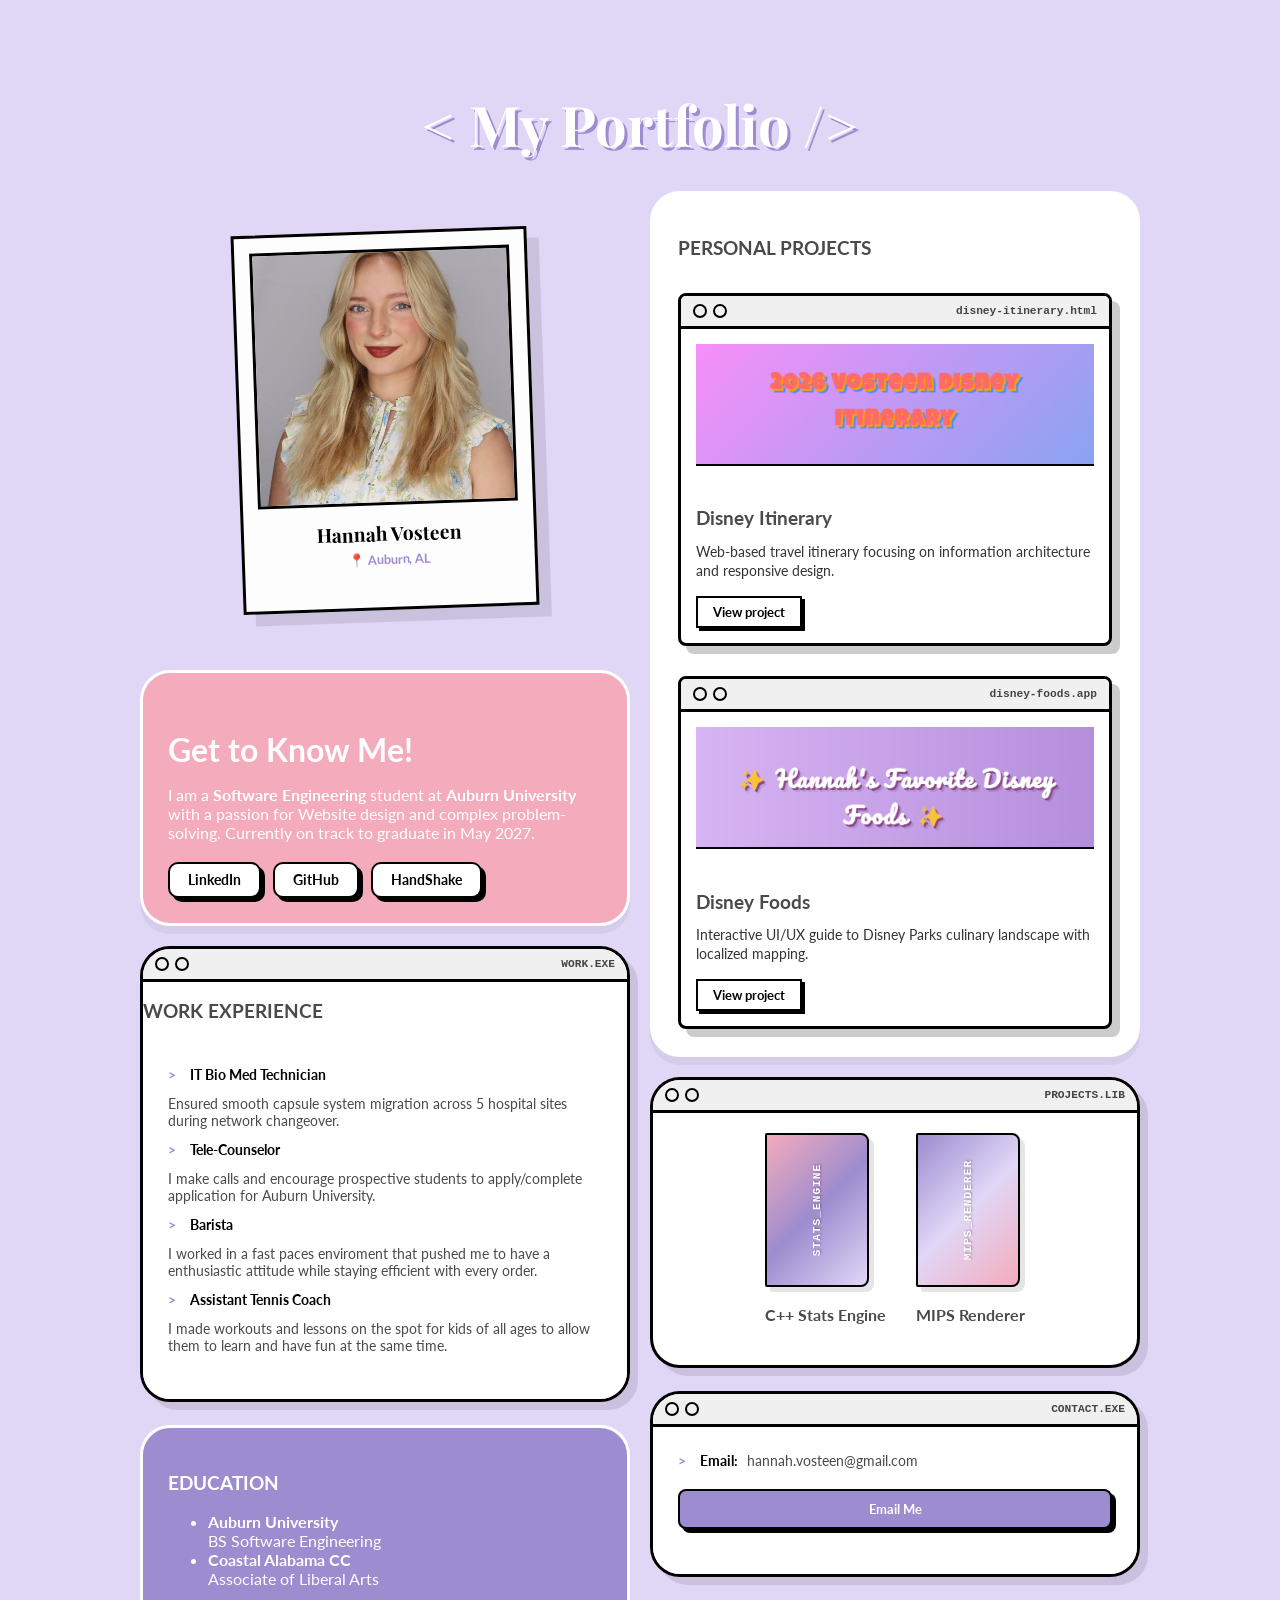
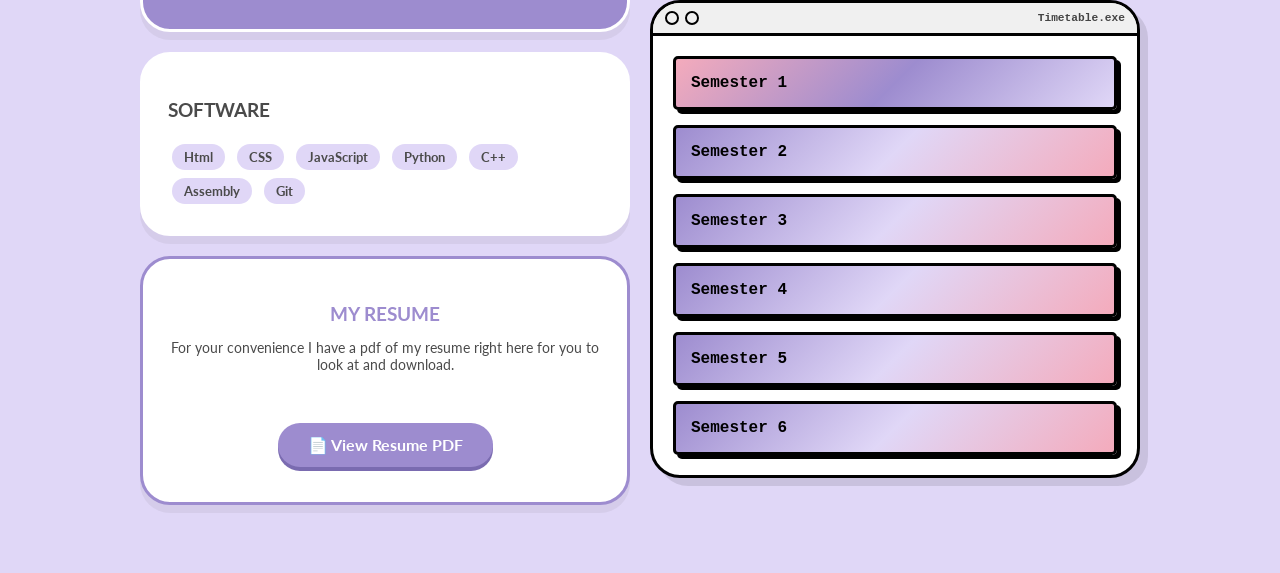
==== index.html @ 48394a69 "Some more add ons that help get to know me" ====
<!DOCTYPE html>
<html lang="en">
<head>
    <meta charset="UTF-8">
    <meta name="viewport" content="width=device-width, initial-scale=1.0">
    <title>Hannah Vosteen Portfolio</title>
    <link rel="preconnect" href="https://fonts.googleapis.com">
    <link rel="preconnect" href="https://fonts.gstatic.com" crossorigin>
    <link href="https://fonts.googleapis.com/css2?family=Lato:wght@400;700&family=Playfair+Display:wght@900&display=swap" rel="stylesheet">
    <link rel="stylesheet" href="style.css">
</head>
<body class="resume-layout">

    <div class="header-title">
        <h1> < My Portfolio /> </h1>
    </div>

    <main class="bento-grid">
        <section class="grid-item profile-box centered-polaroid-layout">
    <div class="polaroid-frame">
        <div class="polaroid-inner">
            <img src="images/profpic1.jpg" alt="Hannah Vosteen" class="polaroid-photo">
        </div>
        <div class="polaroid-caption">
            <h2>Hannah Vosteen</h2>
            <p class="location">📍 Auburn, AL</p>
        </div>
    </div>
</section>

        <section class="grid-item about-box">
    <div class="speech-bubble">
        <h3>Get to Know Me!</h3>
        <p>I am a <b>Software Engineering</b> student at <b>Auburn University</b> with a passion for Website design and complex problem-solving. Currently on track to graduate in May 2027.</p>
        
        <div class="about-social-row">
            <a href="https://linkedin.com/in/hannah-vosteen/" class="about-btn" target="_blank">LinkedIn</a>
            <a href="https://github.com/tailsteen" class="about-btn" target="_blank">GitHub</a>
            <a href="https://app.joinhandshake.com/profiles/hvosteen" class="about-btn" target="_blank">HandShake</a>

        </div>
    </div>
</section>
    

        <div class="left-column">
            <section class="grid-item contact-window">
    <div class="window-header">
        <div class="window-dots"><span></span><span></span></div>
        <div class="window-title">WORK.EXE</div>
    </div>
            <div style = "paddding-left: 50px;">
           <h3><strong>WORK EXPERIENCE</strong></h3>
           </div>

    <div class="contact-content">
        <ul class="contact-list">
            <li><span class="arrow">></span> <strong>IT Bio Med Technician</strong></li>
            <li>Ensured smooth capsule system migration across 5 hospital sites during network changeover.</li>
            <li><span class="arrow">></span> <strong>Tele-Counselor</strong></li>
            <li>I make calls and encourage prospective students to apply/complete application for Auburn University.</li>
            <li><span class="arrow">></span> <strong>Barista</strong></li>
            <li>I worked in a fast paces enviroment that pushed me to have a enthusiastic attitude while staying efficient with every order.</li>
            <li><span class="arrow">></span> <strong>Assistant Tennis Coach</strong></li>
            <li>I made workouts and lessons on the spot for kids of all ages to allow them to learn and have fun at the same time.</li>

        </ul>
    
    </div>
</section>


            <section class="grid-item education-box">
                <h3>EDUCATION</h3>
                <ul>
                    <li><b>Auburn University</b><br>BS Software Engineering</li>
                    <li><b>Coastal Alabama CC</b><br>Associate of Liberal Arts</li>
                </ul>
            </section>

            <section class="grid-item software-box">
                <h3>SOFTWARE</h3>
                <div class="software-tags">
                    <span>Html</span> <span>CSS</span> <span>JavaScript</span> <span>Python</span> <span>C++</span> <span>Assembly</span> <span>Git</span> 
                </div>
            </section>
           



<!--
            <section class="grid-item spotify-window">
    <div class="window-header">
        <div class="window-dots">
            <span></span><span></span>
        </div>
        <div class="window-title">Spotify.exe</div>
    </div>
    
    <div class="spotify-content">
        <div class="spotify-main">
            
            <div class="song-details">
                <p class="song-name">Midnight Sun</p>
                <p class="artist-name">Zara Larsson</p>
            </div>
            
            <div class="player-ui">
            <button class="player-btn"><span class="icon-prev"></span></button>
            <button class="player-btn play-btn"><span class="icon-play"></span></button>
            <button class="player-btn"><span class="icon-next"></span></button>
        </div>
        </div>

        <div class="music-progress-container">
            <span class="time">2:09</span>
            <div class="progress-bar-bg">
                <div class="progress-fill" style="width: 65%;"></div>
            </div>
            <span class="time">3:38</span>
        </div>
    </div>
</section>
-->


            <section class="grid-item resume-box">
    <h3>MY RESUME</h3>
    <p>For your convenience I have a pdf of my resume right here for you to look at and download.</p>
    <div class="resume-button-container">
        <a href="images/Hannah_Vosteen_Resume (6) (1).pdf" class="pill-button resume-btn" target="_blank">
            📄 View Resume PDF
        </a>
    </div>
</section>







</div>


















































        </div>
            <section class="grid-item personal-box">
    <h3>PERSONAL PROJECTS</h3>
    <div class="window-container">
        
        <div class="browser-window">
            <div class="window-header">
                <div class="window-dots">
                    <span></span><span></span>
                </div>
                <div class="window-title">disney-itinerary.html</div>
            </div>
            <div class="window-content">
                <img src="images/disneyitinerary.jpg" alt="Disney Project">
                <h4>Disney Itinerary</h4>
                <p>Web-based travel itinerary focusing on information architecture and responsive design.</p>
                <a href="https://tailsteen.github.io/Disney-Itinerary/" class="window-btn">View project</a>
            </div>
        </div>

        <div class="browser-window">
            <div class="window-header">
                <div class="window-dots">
                    <span></span><span></span>
                </div>
                <div class="window-title">disney-foods.app</div>
            </div>
            <div class="window-content">
                <img src="images/disneyfood.jpg" alt="Disney Food">
                <h4>Disney Foods</h4>
                <p>Interactive UI/UX guide to Disney Parks culinary landscape with localized mapping.</p>
                <a href="https://disney-foods.netlify.app/" class="window-btn">View project</a>
            </div>
        </div>

    </div>
</section>









        <section class="grid-item contact-window">
    <div class="window-header">
        <div class="window-dots"><span></span><span></span></div>
        <div class="window-title">PROJECTS.LIB</div>
    </div>
    
    <div class="book-grid">
        <div class="card">
            <a href="https://github.com/Tailsteen/c-Project/blob/main/Project4_hev0011_Hannah_Vosteen.cpp" class="card-link">
                <div class="book-container">
                    <div class="book-cover rainbow-1">
                        <span class="book-title-vertical">STATS_ENGINE</span>
                    </div>
                    <div class="book-pages"></div>
                </div>
            </a>
            <h4>C++ Stats Engine</h4>
        </div>

        <div class="card">
            <a href="https://github.com/Tailsteen/c-Project/blob/main/assembly%20final%20project" class="card-link">
                <div class="book-container">
                    <div class="book-cover rainbow-2">
                        <span class="book-title-vertical">MIPS_RENDERER</span>
                    </div>
                    <div class="book-pages"></div>
                </div>
            </a>
            <h4>MIPS Renderer</h4>
        </div>
    </div>
</section>










        <section class="grid-item contact-window">
    <div class="window-header">
        <div class="window-dots"><span></span><span></span></div>
        <div class="window-title">CONTACT.EXE</div>
    </div>
    
    <div class="contact-content">
        <ul class="contact-list">
            <li><span class="arrow">></span> <strong>Email:</strong> hannah.vosteen@gmail.com</li>
       <!--     <li><span class="arrow">></span> <strong>LinkedIn:</strong> linkedin.com/in/hannah-vosteen/</li>
            <li><span class="arrow">></span> <strong>GitHub:</strong> github.com/tailsteen</li> -->
        </ul>

        <div class="social-button-row">
            <a href="mailto:hannah.vosteen@gmail.com" class="social-btn purple">Email Me</a>
           <!-- <a href="https://linkedin.com/in/hannah-vosteen/" class="social-btn purple">LinkedIn</a> -->
        </div>
    
    </div>
</section>





<section class="grid-item contact-window">
    <div class="window-header">
        <div class="window-dots"><span></span><span></span></div>
        <div class="window-title">Timetable.exe</div>
    </div>
    <div class="timetable-content">
        <button class="semester-btn rainbow-1" onclick="openSemester('Fall 2024')">Semester 1</button>
        <button class="semester-btn rainbow-2" onclick="openSemester('Spring 2025')">Semester 2</button>
        <button class="semester-btn rainbow-2" onclick="openSemester('Summer 2025')">Semester 3</button>
        <button class="semester-btn rainbow-2" onclick="openSemester('Fall 2025')">Semester 4</button>
        <button class="semester-btn rainbow-2" onclick="openSemester('Spring 2026')">Semester 5</button>
        <button class="semester-btn rainbow-2" onclick="openSemester('Fall 2026')">Semester 6</button>


    </div>
</section>

<div id="semesterModal" class="modal-overlay">
    <div class="modal-window">
        <div class="window-header">
            <div class="window-title" id="modalTitle">Semester Classes</div>
            <button class="exit-btn" onclick="closeSemester()">X</button>
        </div>
        <div class="modal-body custom-scrollbar">
            <div id="folderContainer" class="folder-grid">
                </div>
        </div>
    </div>




    </main>


    <script src="script.js">  </script>

</body>
</html>
---- style.css ----
:root {
    --bg-color: #e0d7f7;
    --card-purple: #9d8ccf;
    --card-pink: #f4abbc;
    --card-white: #ffffff;
    --text-dark: #4a4a4a;
    --border-radius: 30px;
}

body.resume-layout {
    background-color: var(--bg-color);
    font-family: 'Lato', sans-serif;
    color: var(--text-dark);
    padding: 40px 20px;
    display: flex;
    flex-direction: column;
    align-items: center;
}

.header-title h1 {
    font-family: 'Playfair Display', serif;
    font-size: 3.5rem;
    color: white;
    text-shadow: 3px 3px 0px var(--card-purple);
    margin-bottom: 30px;
}

/* Bento Grid Setup */
.bento-grid {
    column-count: 2;       
    column-gap: 20px;      
    max-width: 1000px;
    width: 100%;
    margin: 0 auto;
}

.grid-item {
    background: var(--card-white);
    border-radius: var(--border-radius);
    padding: 25px;
    box-shadow: 0 8px 0px rgba(0,0,0,0.05);
    border: 3px solid white;
    
    break-inside: avoid;    
    margin-bottom: 20px;    
    display: inline-block;  
    width: 100%;            
    box-sizing: border-box; 
}



.main-avatar {
    width: 180px;
    height: 180px;
    border-radius: 50%;
    border: 8px solid var(--card-purple);
    object-fit: cover;
    object-position: 50% 32%;
}



/*  POLAROID SECTION LETS MAKE A POLAROID  */

.profile-box.centered-polaroid-layout {
    display: flex;
    justify-content: center;
    align-items: center;
    background-color: transparent; 
    border: none;
    box-shadow: none;
    padding: 40px 20px;
}

.polaroid-frame {
    background: #fdfdfd; 
    padding: 15px 15px 40px 15px; 
    border: 3px solid #000; 
    box-shadow: 12px 12px 0px rgba(0,0,0,0.1); 
    transform: rotate(-2deg); 
    width: 260px;
    max-width: 100%;
    transition: transform 0.3s ease;
}

.polaroid-frame:hover {
    transform: rotate(0deg) scale(1.02);
}

.polaroid-inner {
    border: 3px solid #000;
    line-height: 0;
    overflow: hidden;
    height: 250px;
    background: #333; 
}

.polaroid-photo {
    width: 100%;
    height: 100%;
    object-fit: cover; 
}

.polaroid-caption {
    text-align: center;
    padding-top: 15px;
    font-family: 'Lato', sans-serif;
}

.polaroid-caption h2 {
    margin: 0;
    font-size: 1.2rem;
    color: #000;
    font-family: 'Playfair Display', serif;
}

.polaroid-caption .location {
    margin: 5px 0 0 0;
    font-size: 0.8rem;
    font-weight: bold;
    color: var(--card-purple);
}


.about-box {
    background-color: var(--card-pink);
    color: white;
    position: relative;
}

.about-box h3 {
    font-size: 2rem;
    margin-bottom: 10px;
}

.about-social-row {
    display: flex;
    gap: 12px;
    margin-top: 20px;
    justify-content: flex-start;
}

.about-btn {
    background: #fff;
    color: #000;
    text-decoration: none;
    font-weight: bold;
    font-size: 0.85rem;
    padding: 8px 18px;
    border: 2px solid #000;
    border-radius: 10px;
    box-shadow: 4px 4px 0px #000; 
    transition: 0.1s ease;
    display: inline-block;
}

.about-btn:hover {
    background: var(--card-purple); 
    color: white;
    transform: translate(1px, 1px);
    box-shadow: 3px 3px 0px #000;
}

.about-btn:active {
    transform: translate(4px, 4px);
    box-shadow: 0px 0px 0px #000;
}


/*  TIMETABLE BUTTONS  */
.timetable-content {
    padding: 20px;
    display: flex;
    flex-direction: column;
    gap: 15px;
}

.semester-btn {
    width: 100%;
    padding: 15px;
    border: 3px solid #000;
    border-radius: 5px;
    font-family: monospace;
    font-weight: bold;
    font-size: 1rem;
    cursor: pointer;
    box-shadow: 4px 4px 0px #000;
    transition: 0.2s;
    text-align: left;
}

.semester-btn:hover {
    transform: translate(-2px, -2px);
    box-shadow: 6px 6px 0px #000;
}

/*  THE MODAL   */
.modal-overlay {
    display: none; 
    position: fixed;
    top: 0; left: 0;
    width: 100%; height: 100%;
    background: rgba(0, 0, 0, 0.5);
    z-index: 1000;
    align-items: center;
    justify-content: center;
}

.modal-window {
    width: 90%;
    max-width: 400px;
    background: #fff;
    border: 4px solid #000;
    box-shadow: 12px 12px 0px rgba(0,0,0,0.2);
    border-radius: 10px;
    overflow: hidden;
    animation: popIn 0.3s cubic-bezier(0.175, 0.885, 0.32, 1.275);
}

@keyframes popIn {
    from { transform: scale(0.8); opacity: 0; }
    to { transform: scale(1); opacity: 1; }
}

.modal-body {
    padding: 20px;
    max-height: 300px;
    overflow-y: auto;
    background: #fdfdfd;
}

.exit-btn {
    background: var(--card-pink);
    border: 2px solid #000;
    font-weight: bold;
    padding: 2px 8px;
    cursor: pointer;
    box-shadow: 2px 2px 0px #000;
}

.exit-btn:hover { background: #ff4d4d; color: white; }


.custom-scrollbar::-webkit-scrollbar {
    width: 12px;
}
.custom-scrollbar::-webkit-scrollbar-track {
    background: #eee;
    border-left: 2px solid #000;
}
.custom-scrollbar::-webkit-scrollbar-thumb {
    background: var(--card-purple);
    border: 2px solid #000;
    border-radius: 10px;
}

/*  FOLDER ICONS  */
.folder-grid {
    display: grid;
    grid-template-columns: repeat(2, 1fr);
    gap: 20px;
}

.folder-item {
    display: flex;
    flex-direction: column;
    align-items: center;
    text-align: center;
}

.folder-icon {
    width: 50px;
    height: 40px;
    background: #d4c185; 
    border: 2px solid #000;
    border-radius: 0 5px 5px 5px;
    position: relative;
    box-shadow: 4px 4px 0px rgba(0,0,0,0.1);
    margin-bottom: 5px;
}

/* The folder tab */
.folder-icon::before {
    content: "";
    position: absolute;
    top: -8px; left: -2px;
    width: 20px; height: 8px;
    background: #d4c185;
    border: 2px solid #000;
    border-bottom: none;
    border-radius: 5px 5px 0 0;
}

.folder-name {
    font-size: 0.7rem;
    font-weight: bold;
    font-family: monospace;
}








.education-box {
    background-color: var(--card-purple);
    color: white;
    margin-bottom: 20px;
}

.software-tags span {
    background: var(--bg-color);
    padding: 5px 12px;
    border-radius: 15px;
    display: inline-block;
    margin: 4px;
    font-weight: bold;
    font-size: 0.8rem;
}

.experience-box {
    grid-row: span 2;
}

.pill-button {
    display: inline-block;
    margin-top: 20px;
    padding: 10px 25px;
    background: var(--card-purple);
    color: white;
    text-decoration: none;
    border-radius: 50px;
    font-weight: bold;
    transition: 0.3s;
}

.pill-button:hover {
    transform: scale(1.05);
    background: var(--card-pink);
}

.photo-box {
    padding: 0;
    overflow: hidden;
}

.photo-box img {
    width: 100%;
    height: 100%;
    object-fit: cover;
}

/* Responsive */
@media (max-width: 768px) {
    .bento-grid {
        grid-template-columns: 1fr;
    }
}
/* RAINBOW BOOKS  */
.book-grid {
    display: flex;
    gap: 30px;
    justify-content: center;
    padding: 20px;
}

.book-container {
    position: relative;
    width: 100px;
    height: 150px;
    transform-style: preserve-3d;
    transition: transform 0.6s cubic-bezier(0.23, 1, 0.32, 1);
    cursor: pointer;
}

.card-link:hover .book-container {
    transform: rotateY(-30deg) translateX(-10px);
}

.book-cover {
    position: absolute;
    width: 100%;
    height: 100%;
    border: 2px solid #000;
    border-radius: 2px 8px 8px 2px;
    display: flex;
    align-items: center;
    justify-content: center;
    z-index: 2;
    background-size: 200% 200%;
    box-shadow: 5px 5px 0px rgba(0,0,0,0.1);
}

/* Rainbow Gradients */
.rainbow-1 {
    background: linear-gradient(135deg, #f4abbc, #9d8ccf, #e0d7f7);
}

.rainbow-2 {
    background: linear-gradient(135deg, #9d8ccf, #e0d7f7, #f4abbc);
}

/* Vertical Text on Book Cover */
.book-title-vertical {
    font-family: monospace;
    font-weight: bold;
    font-size: 0.7rem;
    color: white;
    text-shadow: 1px 1px 2px rgba(0,0,0,0.3);
    transform: rotate(-90deg);
    white-space: nowrap;
    letter-spacing: 1px;
}

/* Book Depth/Pages */
.book-pages {
    position: absolute;
    width: 20px;
    height: 146px;
    background: #fff;
    top: 2px;
    left: 100%;
    transform: rotateY(90deg) translateZ(-10px);
    border: 2px solid #000;
    background-image: linear-gradient(to bottom, #ddd 1px, transparent 1px);
    background-size: 100% 4px;
}

/* Back Cover Shadow */
.book-container::after {
    content: "";
    position: absolute;
    top: 0;
    left: 0;
    width: 100%;
    height: 100%;
    background: #333;
    transform: translateZ(-15px);
    border-radius: 2px 8px 8px 2px;
    opacity: 0.2;
}

.projects-box h4 {
    margin-top: 15px;
    font-size: 0.75rem;
    text-align: center;
    font-weight: bold;
    text-transform: uppercase;
}

/*  Browser Window Styles  */

.window-container {
    display: flex;
    flex-direction: column;
    gap: 30px;
    padding-top: 15px;
}

.browser-window {
    background: white;
    border: 3px solid #000;
    box-shadow: 8px 8px 0px rgba(0,0,0,0.2); 
    border-radius: 8px;
    overflow: hidden;
    transition: transform 0.2s;
}

.browser-window:hover {
    transform: translate(-2px, -2px);
    box-shadow: 10px 10px 0px rgba(0,0,0,0.3);
}

.window-header {
    background: #f0f0f0;
    border-bottom: 3px solid #000;
    padding: 8px 12px;
    display: flex;
    align-items: center;
    justify-content: space-between;
}

.window-dots {
    display: flex;
    gap: 6px;
}

.window-dots span {
    width: 10px;
    height: 10px;
    border: 2px solid #000;
    border-radius: 50%;
}

.window-title {
    font-size: 0.7rem;
    font-family: monospace;
    font-weight: bold;
    color: #444;
}

.window-content {
    padding: 15px;
}

.window-content img {
    width: 100%;
    height: 120px;
    object-fit: cover;
    border-bottom: 2px solid #000;
    margin-bottom: 12px;
}

.window-content h4 {
    font-family: var(--font-heading);
    margin-bottom: 8px;
    font-size: 1.2rem;
}

.window-content p {
    font-size: 0.85rem;
    line-height: 1.4;
    margin-bottom: 15px;
    color: #333;
}

/* Button Style */
.window-btn {
    display: inline-block;
    padding: 6px 15px;
    border: 2px solid #000;
    background: #fff;
    color: #000;
    text-decoration: none;
    font-weight: bold;
    font-size: 0.8rem;
    box-shadow: 3px 3px 0px #000;
    transition: all 0.1s;
}

.window-btn:hover {
    background: var(--card-pink);
    box-shadow: 1px 1px 0px #000;
    transform: translate(2px, 2px);
}



/* Resume Section Styling */
.resume-box {
    text-align: center;
    background-color: var(--card-white);
    border: 3px solid var(--card-purple); 
}

.resume-box h3 {
    color: var(--card-purple);
    margin-bottom: 10px;
}

.resume-box p {
    font-size: 0.9rem;
    margin-bottom: 20px;
}

.resume-button-container {
    padding: 10px 0;
}

/* Specific Resume Button Styling */
.resume-btn {
    display: inline-block;
    padding: 12px 30px;
    background: var(--card-purple);
    color: white;
    text-decoration: none;
    border-radius: 50px;
    font-weight: bold;
    font-size: 1rem;
    box-shadow: 0 4px 0px #7a6bb0; 
    transition: all 0.2s ease;
}

.resume-btn:hover {
    background: var(--card-pink);
    box-shadow: 0 2px 0px #d48a9a;
    transform: translateY(2px); 
}

/*  SPOTIFY WINDOW CONTAINER  */
.spotify-window {
    padding: 0;
    background: #fff;
    border: 3px solid #000;
    box-shadow: 8px 8px 0px rgba(0,0,0,0.1);
    overflow: hidden;
}

.spotify-content {
    padding: 20px;
    background: linear-gradient(135deg, #fff 0%, var(--bg-color) 100%);
    display: flex;
    flex-direction: column;
    align-items: center;
}

/*  SONG INFO  */
.song-details {
    text-align: center;
    margin-bottom: 5px;
}

.song-name {
    font-family: 'Playfair Display', serif;
    font-size: 1.2rem;
    font-weight: 900;
    margin: 0;
    color: var(--text-dark);
}

.artist-name {
    font-size: 0.8rem;
    color: var(--card-purple);
    font-weight: bold;
    margin: 2px 0 10px 0;
}

.player-ui {
    display: flex;        
    justify-content: center; 
    align-items: center;     
    gap: 15px;             
    margin: 15px 0;        
}

.player-btn {
    background: white;
    border: 2px solid #000;
    width: 35px;
    height: 35px;
    display: flex;
    align-items: center;
    justify-content: center;
    cursor: pointer;
    box-shadow: 3px 3px 0px #000;
    transition: 0.1s;
    padding: 0;
}

.player-btn:active {
    transform: translate(2px, 2px);
    box-shadow: 0px 0px 0px #000;
}

.player-btn.play-btn {
    width: 45px;
    height: 45px;
}


.icon-play {
    width: 0; 
    height: 0; 
    border-top: 8px solid transparent;
    border-bottom: 8px solid transparent;
    border-left: 12px solid var(--card-purple);
    margin-left: 3px;
}

.icon-prev, .icon-next {
    position: relative;
    width: 12px;
    height: 12px;
    display: flex;
    align-items: center;
}

.icon-prev::before {
    content: '';
    border-top: 6px solid transparent;
    border-bottom: 6px solid transparent;
    border-right: 10px solid var(--card-purple);
}

.icon-prev::after {
    content: '';
    width: 3px;
    height: 12px;
    background: var(--card-purple);
    position: absolute;
    left: 0;
}

.icon-next::before {
    content: '';
    border-top: 6px solid transparent;
    border-bottom: 6px solid transparent;
    border-left: 10px solid var(--card-purple);
}

.icon-next::after {
    content: '';
    width: 3px;
    height: 12px;
    background: var(--card-purple);
    position: absolute;
    right: 0;
}


.music-progress-container {
    display: flex;
    align-items: center;
    justify-content: space-between;
    gap: 10px;
    width: 100%;
    margin-top: 10px;
}

.progress-bar-bg {
    flex-grow: 1;
    height: 8px;
    background: #eee;
    border: 2px solid #000;
    border-radius: 10px;
    overflow: hidden;
    position: relative;
}

.progress-fill {
    height: 100%;
    background: var(--card-pink);
    width: 65%; 
}

.time {
    font-size: 0.65rem;
    font-family: monospace;
    font-weight: bold;
}

/*  SKILLS SECTION  */
.skill-item {
    margin-bottom: 15px;
}

.skill-name {
    display: block;
    font-size: 0.8rem;
    font-weight: bold;
    margin-bottom: 5px;
}

.skill-bar {
    height: 12px;
    background: #eee;
    border: 2px solid #000;
    border-radius: 10px;
    overflow: hidden;
}

.fill { height: 100%; }
.fill.purple { background: var(--card-purple); }
.fill.pink { background: var(--card-pink); }




/*  CONTACT WINDOW STYLING  */
.contact-window {
    padding: 0;
    background: #fff;
    border: 3px solid #000;
    box-shadow: 8px 8px 0px rgba(0,0,0,0.1);
    overflow: hidden;
}

.contact-content {
    padding: 25px;
    background: #fff;
}

/* The List Style from your reference image */
.contact-list {
    list-style: none;
    padding: 0;
    margin: 0 0 20px 0;
}

.contact-list li {
    font-size: 0.9rem;
    margin-bottom: 12px;
    font-family: 'Lato', sans-serif;
    color: var(--text-dark);
}

.contact-list li strong {
    color: #000;
    margin-right: 5px;
}

.arrow {
    color: var(--card-purple);
    font-weight: bold;
    margin-right: 10px;
}

.social-button-row {
    display: flex;
    gap: 10px;
    margin-bottom: 20px;
}

.social-btn {
    flex: 1;
    text-align: center;
    padding: 10px;
    text-decoration: none;
    font-weight: bold;
    font-size: 0.8rem;
    border: 2px solid #000;
    border-radius: 8px;
    box-shadow: 4px 4px 0px #000;
    transition: 0.1s;
}

.social-btn.pink { background-color: var(--card-pink); color: white; }
.social-btn.purple { background-color: var(--card-purple); color: white; }

.social-btn:hover {
    transform: translate(2px, 2px);
    box-shadow: 2px 2px 0px #000;
}

.social-btn:active {
    transform: translate(4px, 4px);
    box-shadow: 0px 0px 0px #000;
}
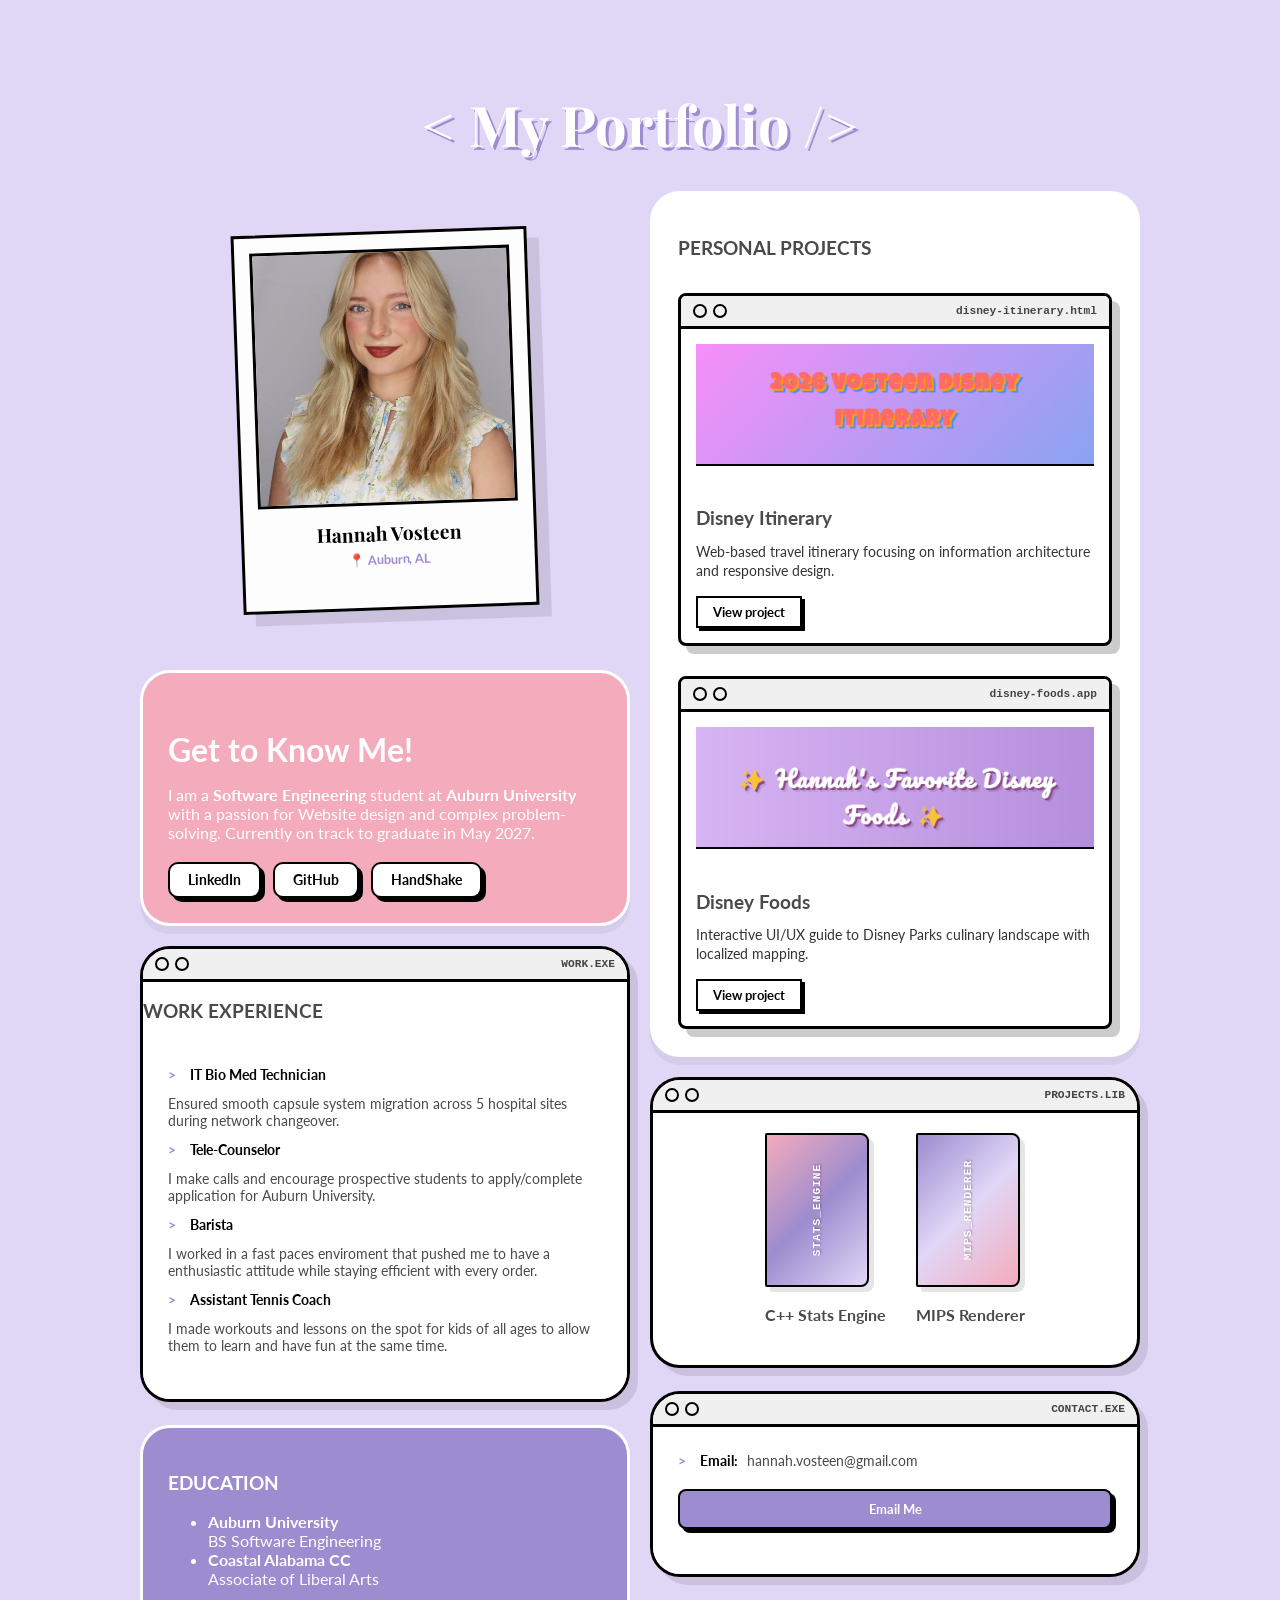
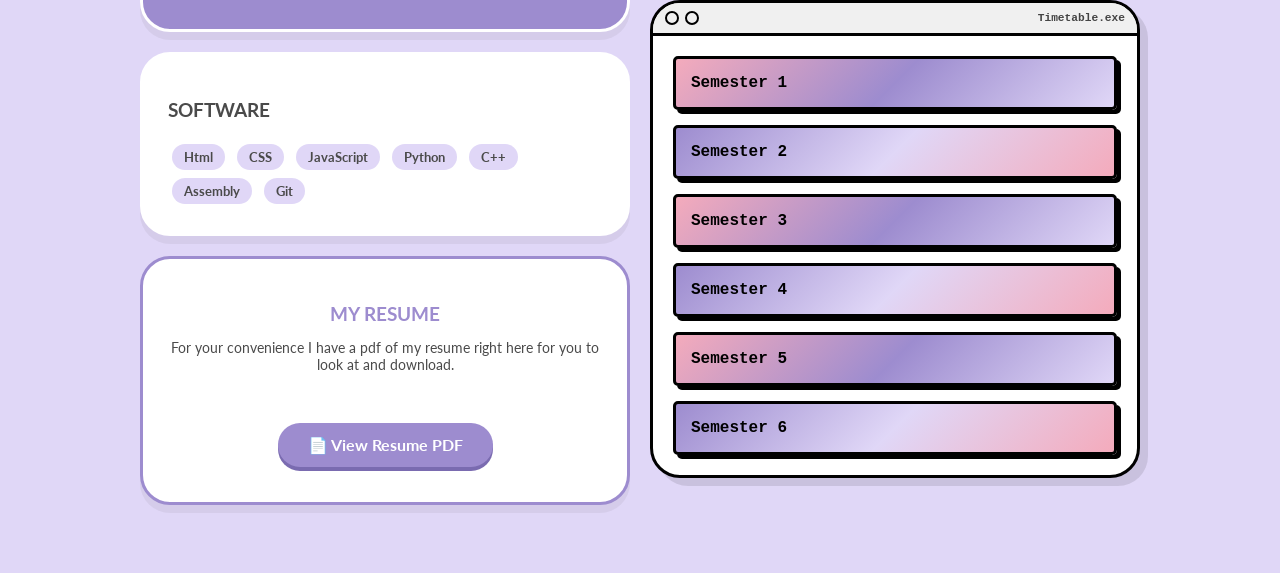
==== commit f328cc8b: "change button color of semester" ====
--- a/index.html
+++ b/index.html
@@ -312,9 +312,9 @@
     <div class="timetable-content">
         <button class="semester-btn rainbow-1" onclick="openSemester('Fall 2024')">Semester 1</button>
         <button class="semester-btn rainbow-2" onclick="openSemester('Spring 2025')">Semester 2</button>
-        <button class="semester-btn rainbow-2" onclick="openSemester('Summer 2025')">Semester 3</button>
+        <button class="semester-btn rainbow-1" onclick="openSemester('Summer 2025')">Semester 3</button>
         <button class="semester-btn rainbow-2" onclick="openSemester('Fall 2025')">Semester 4</button>
-        <button class="semester-btn rainbow-2" onclick="openSemester('Spring 2026')">Semester 5</button>
+        <button class="semester-btn rainbow-1" onclick="openSemester('Spring 2026')">Semester 5</button>
         <button class="semester-btn rainbow-2" onclick="openSemester('Fall 2026')">Semester 6</button>
 
 
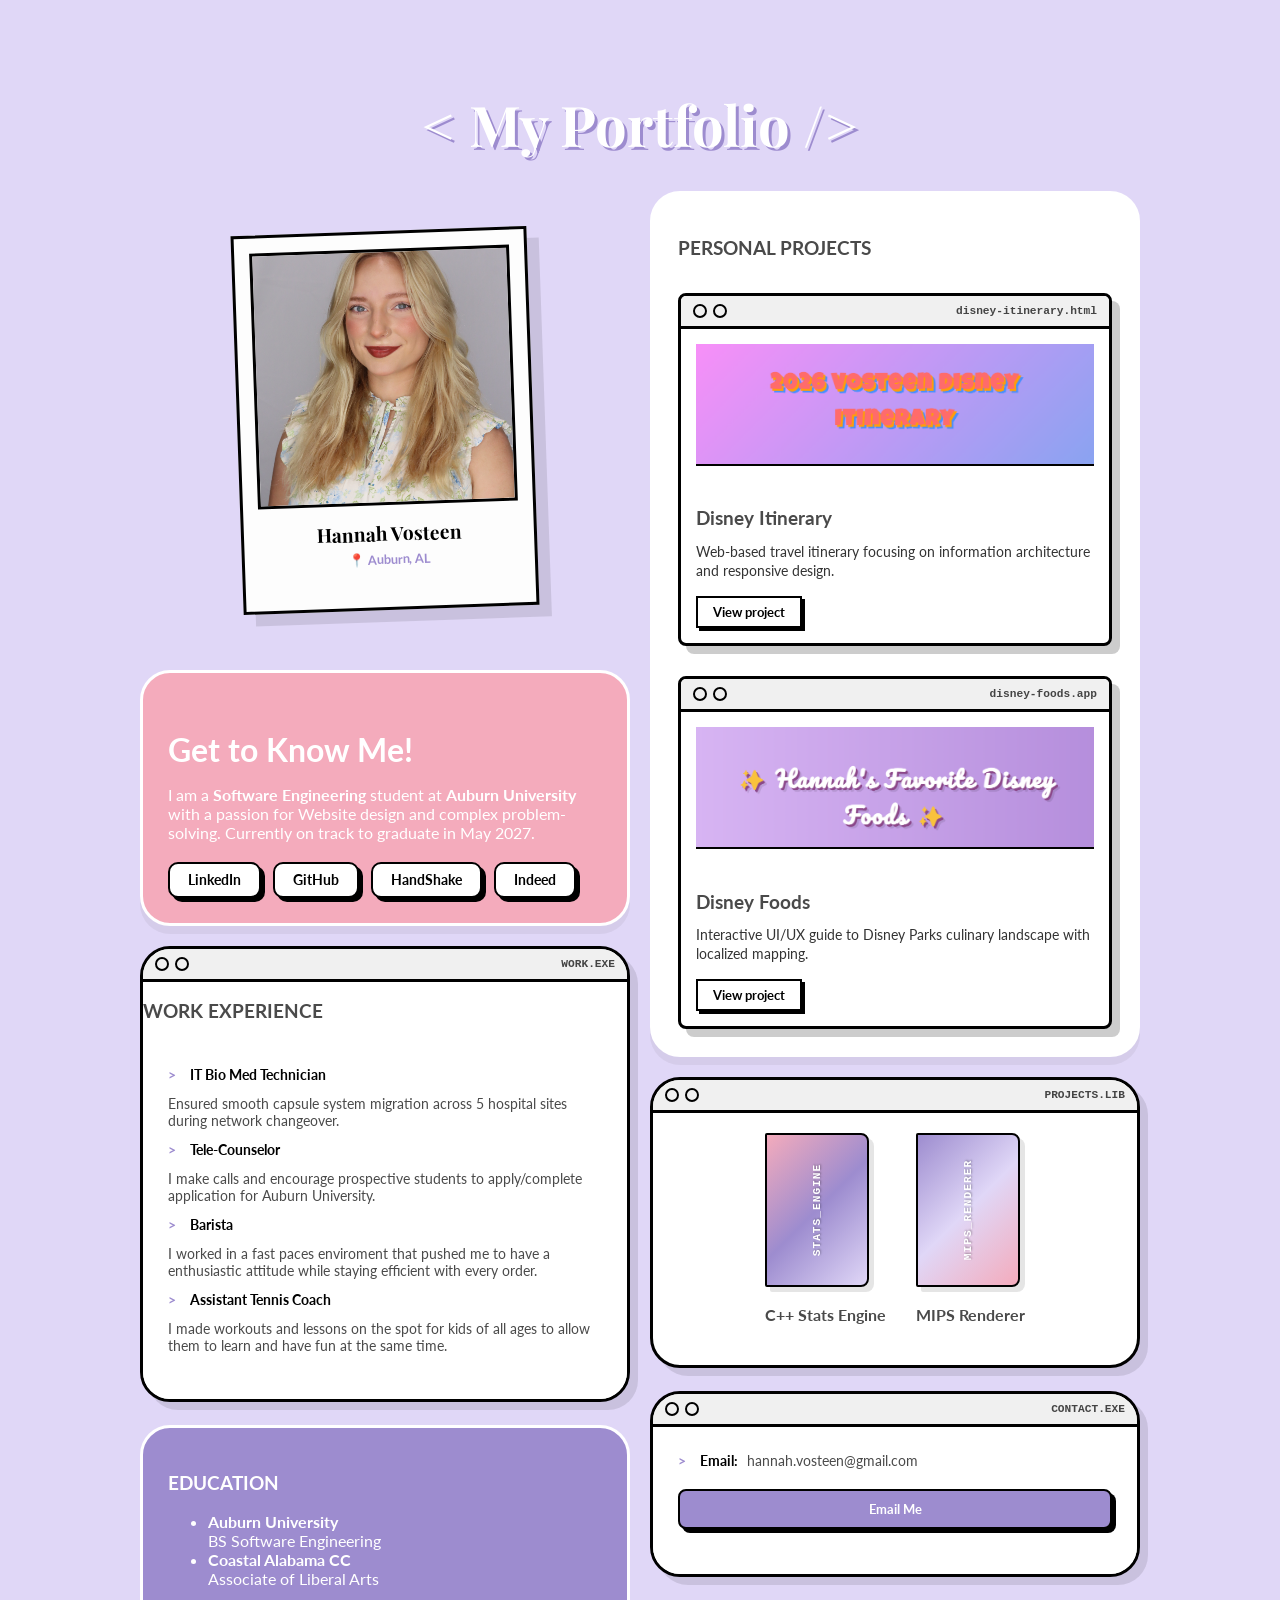
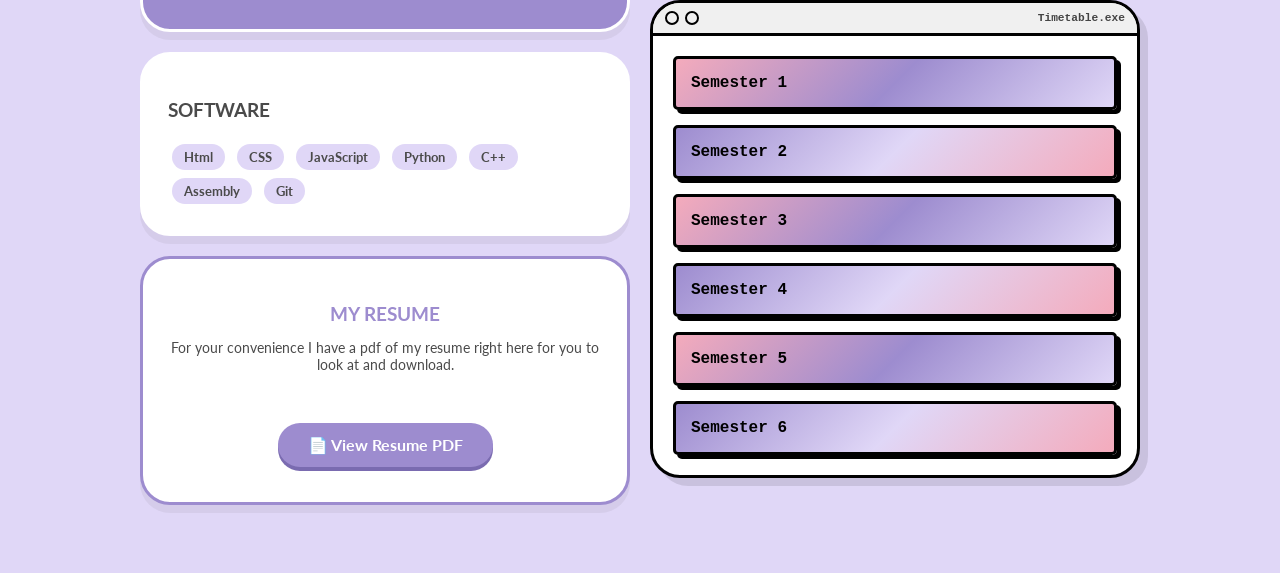
==== commit 498c160f: "added my indeed" ====
--- a/index.html
+++ b/index.html
@@ -37,6 +37,7 @@
             <a href="https://linkedin.com/in/hannah-vosteen/" class="about-btn" target="_blank">LinkedIn</a>
             <a href="https://github.com/tailsteen" class="about-btn" target="_blank">GitHub</a>
             <a href="https://app.joinhandshake.com/profiles/hvosteen" class="about-btn" target="_blank">HandShake</a>
+            <a href="https://profile.indeed.com/?hl=en_US&co=US&from=gnav-homepage" class="about-btn" target="_blank">Indeed</a>
 
         </div>
     </div>
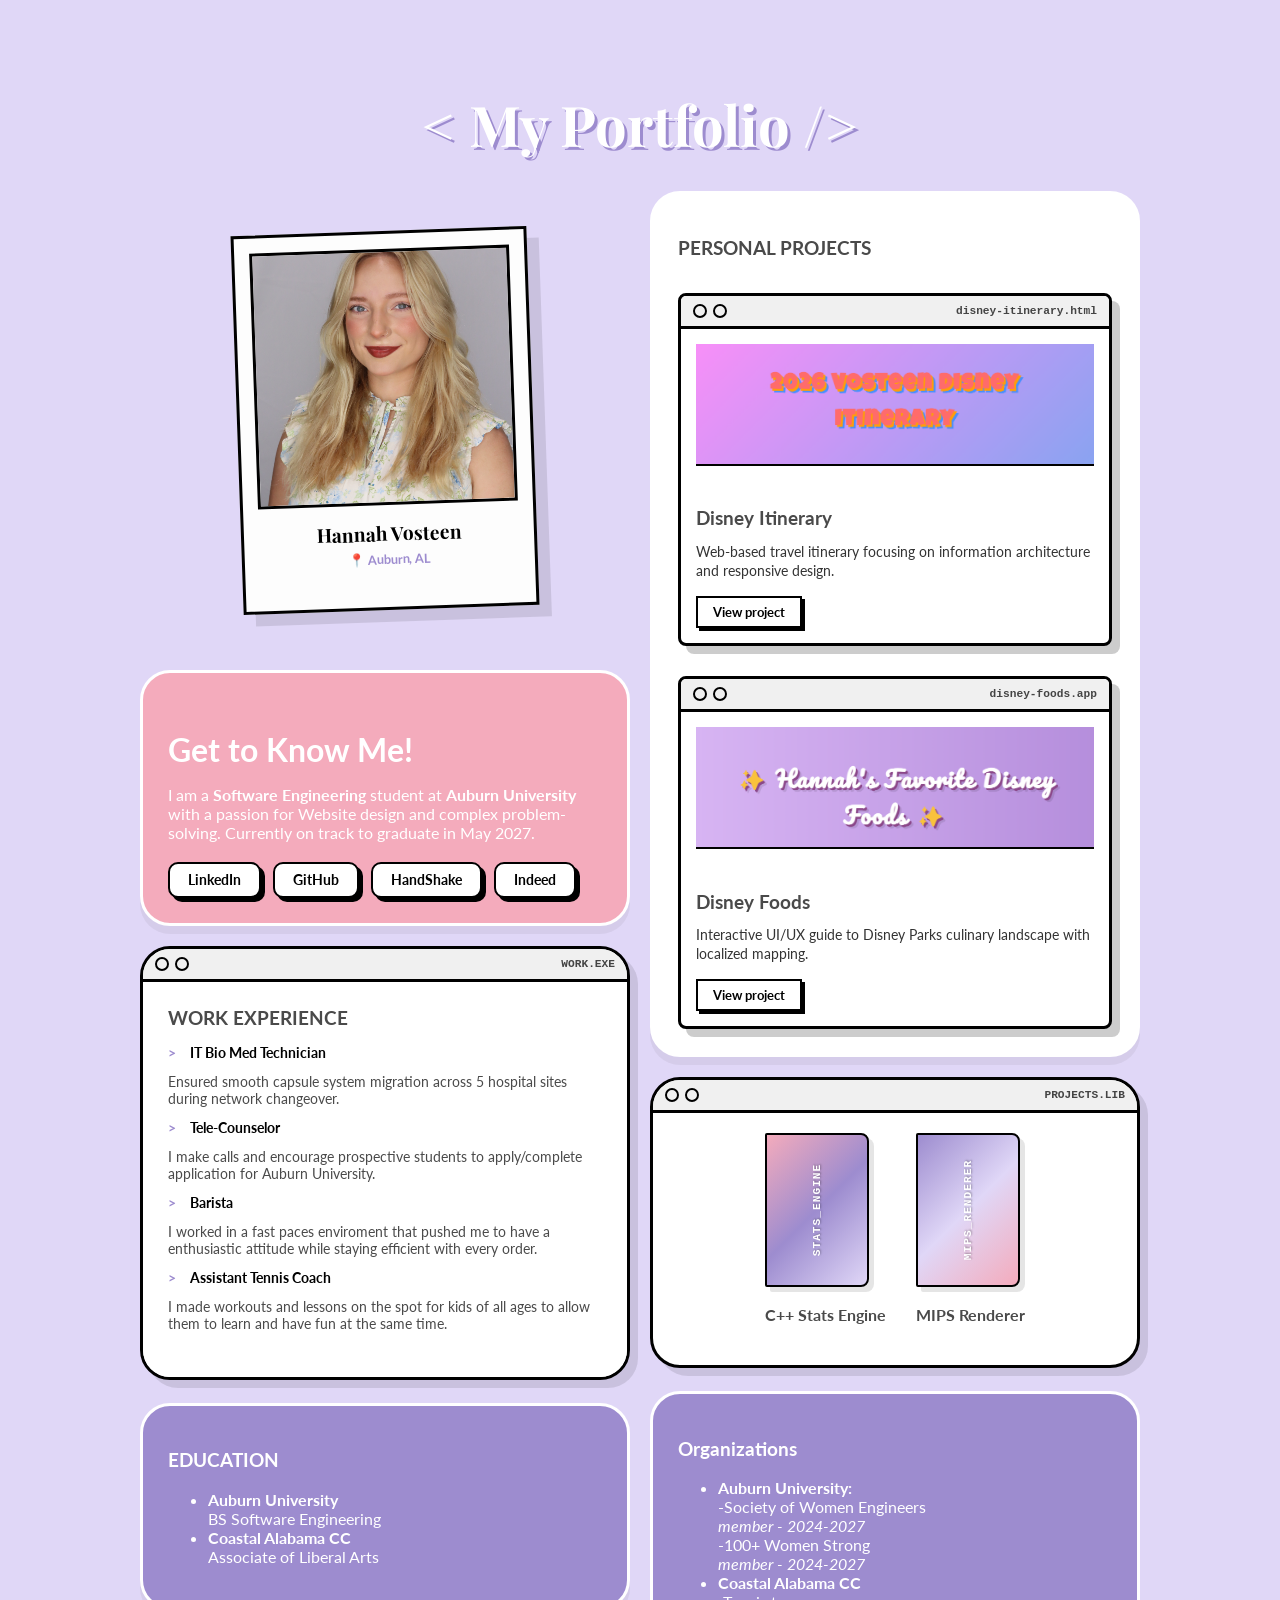
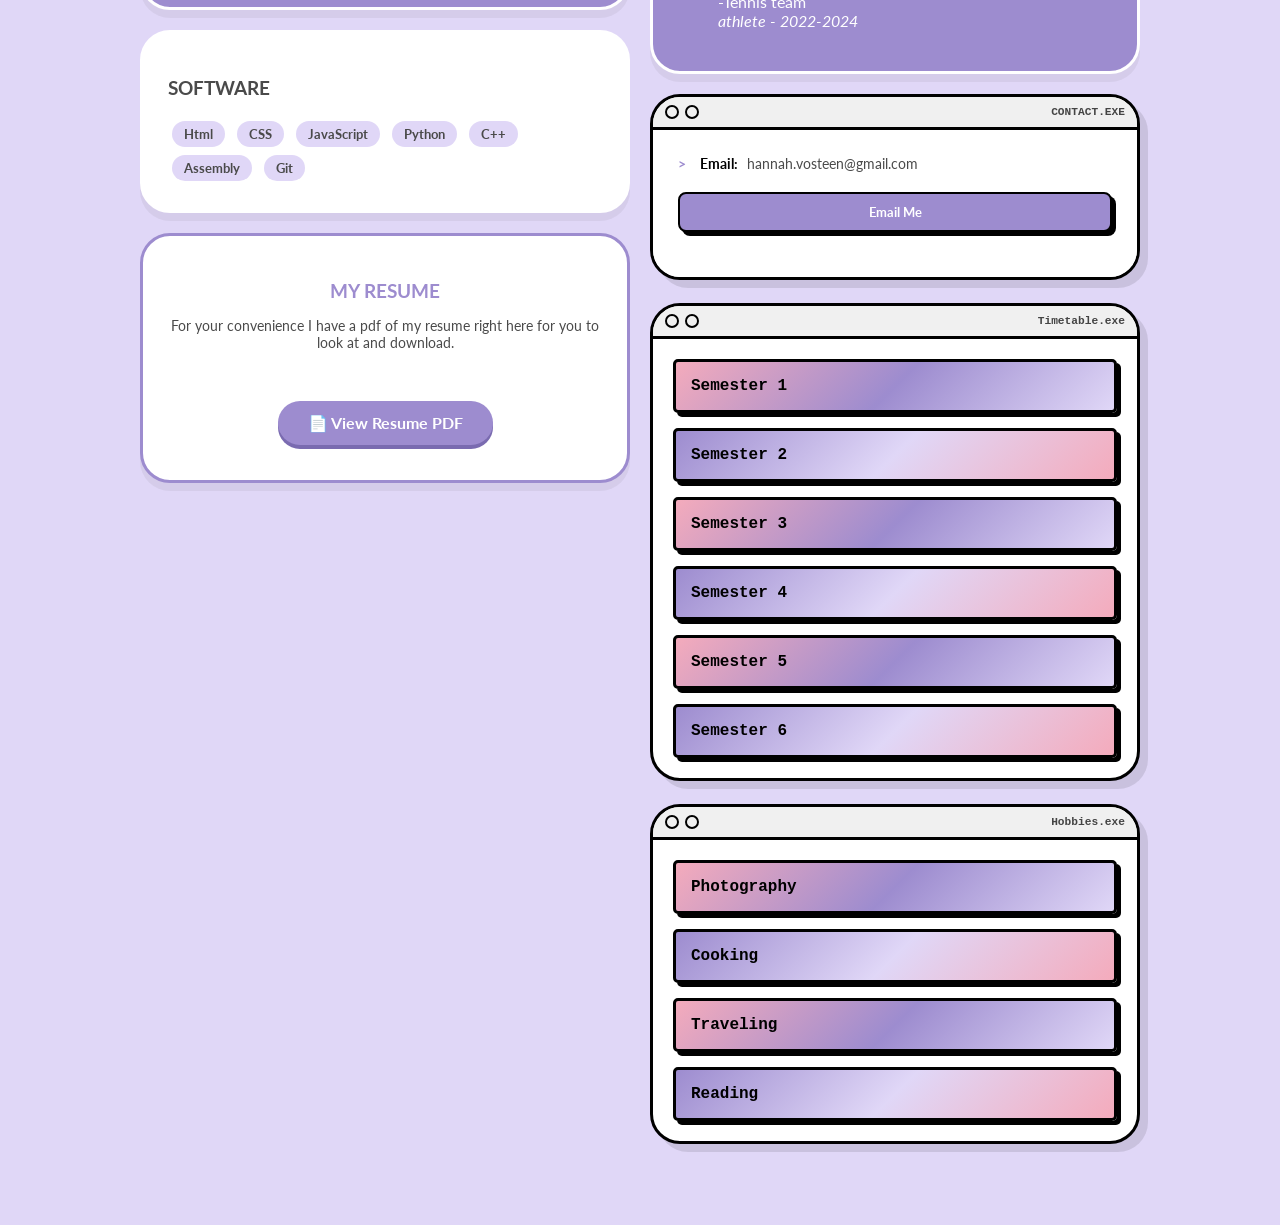
==== commit c04fc254: "adding more about me and added resume" ====
--- a/index.html
+++ b/index.html
@@ -43,18 +43,14 @@
     </div>
 </section>
     
-
-        <div class="left-column">
-            <section class="grid-item contact-window">
+<section class="grid-item contact-window">
     <div class="window-header">
         <div class="window-dots"><span></span><span></span></div>
         <div class="window-title">WORK.EXE</div>
     </div>
-            <div style = "paddding-left: 50px;">
-           <h3><strong>WORK EXPERIENCE</strong></h3>
-           </div>
-
+    
     <div class="contact-content">
+        <h3><strong>WORK EXPERIENCE</strong></h3>
         <ul class="contact-list">
             <li><span class="arrow">></span> <strong>IT Bio Med Technician</strong></li>
             <li>Ensured smooth capsule system migration across 5 hospital sites during network changeover.</li>
@@ -64,9 +60,7 @@
             <li>I worked in a fast paces enviroment that pushed me to have a enthusiastic attitude while staying efficient with every order.</li>
             <li><span class="arrow">></span> <strong>Assistant Tennis Coach</strong></li>
             <li>I made workouts and lessons on the spot for kids of all ages to allow them to learn and have fun at the same time.</li>
-
         </ul>
-    
     </div>
 </section>
 
@@ -129,7 +123,7 @@
     <h3>MY RESUME</h3>
     <p>For your convenience I have a pdf of my resume right here for you to look at and download.</p>
     <div class="resume-button-container">
-        <a href="images/Hannah_Vosteen_Resume (6) (1).pdf" class="pill-button resume-btn" target="_blank">
+        <a href="images/Hannah_Vosteen_Resume.pdf" class="pill-button resume-btn" target="_blank">
             📄 View Resume PDF
         </a>
     </div>
@@ -271,6 +265,15 @@
     </div>
 </section>
 
+<section class="grid-item education-box">
+                <h3>Organizations</h3>
+                <ul>
+                    <li><b>Auburn University:</b><br>-Society of Women Engineers<br><i>member - 2024-2027</i><br>
+                    -100+ Women Strong<br><i>member - 2024-2027</i></li>
+                    <li><b>Coastal Alabama CC</b><br>-Tennis team<br><i>athlete - 2022-2024</i></li>
+                </ul>
+            </section>
+
 
 
 
@@ -333,7 +336,25 @@
                 </div>
         </div>
     </div>
-
+    </div>
+
+
+
+
+
+<!-- HOBBIES SECTION -->
+<section class="grid-item contact-window">
+    <div class="window-header">
+        <div class="window-dots"><span></span><span></span></div>
+        <div class="window-title">Hobbies.exe</div>
+    </div>
+    <div class="timetable-content">
+        <button class="semester-btn rainbow-1" onclick="window.location.href='photography.html'">Photography</button>
+        <button class="semester-btn rainbow-2" onclick="window.location.href='cooking.html'">Cooking</button>
+        <button class="semester-btn rainbow-1" onclick="window.location.href='traveling.html'">Traveling</button>
+        <button class="semester-btn rainbow-2" onclick="window.location.href='reading.html'">Reading</button>
+    </div>
+</section>
 
 
 
--- a/style.css
+++ b/style.css
@@ -176,6 +176,16 @@
     gap: 15px;
 }
 
+.contact-content {
+    padding: 20px; /* This pushes the text 20 pixels away from all sides */
+}
+
+/* Optional: Add a little space under the H3 so it doesn't touch the first bullet */
+.contact-content h3 {
+    margin-bottom: 15px;
+    margin-top: 0;
+}
+
 .semester-btn {
     width: 100%;
     padding: 15px;
@@ -260,6 +270,38 @@
     display: grid;
     grid-template-columns: repeat(2, 1fr);
     gap: 20px;
+}
+/* Styles specifically for your new Hobby pages */
+.hobby-gallery {
+    display: flex;
+    flex-wrap: wrap;
+    gap: 20px;
+    margin-top: 20px;
+}
+/* ========================================= */
+/* BACK BUTTON STYLING FOR HOBBY PAGES       */
+/* ========================================= */
+.back-button-wrapper {
+    width: 100%;
+    max-width: 1000px; /* This makes it line up perfectly with your grid's left edge */
+    display: flex;
+    justify-content: flex-start; /* Pushes the button to the left */
+    margin-bottom: 10px;
+}
+
+.back-button-wrapper .semester-btn {
+    width: auto; /* Overrides the 100% width so it shrinks to fit the text */
+    padding: 10px 20px; /* Makes it a nice, compact size */
+    font-size: 0.9rem;
+    display: inline-block;
+    margin: 0;
+}
+
+.hobby-image {
+    max-width: 100%;
+    width: 300px; /* Changes how big the photos display */
+    border-radius: 10px; /* Gives the photos rounded corners */
+    box-shadow: 0 4px 8px rgba(0,0,0,0.2); /* Adds a cool drop shadow */
 }
 
 .folder-item {
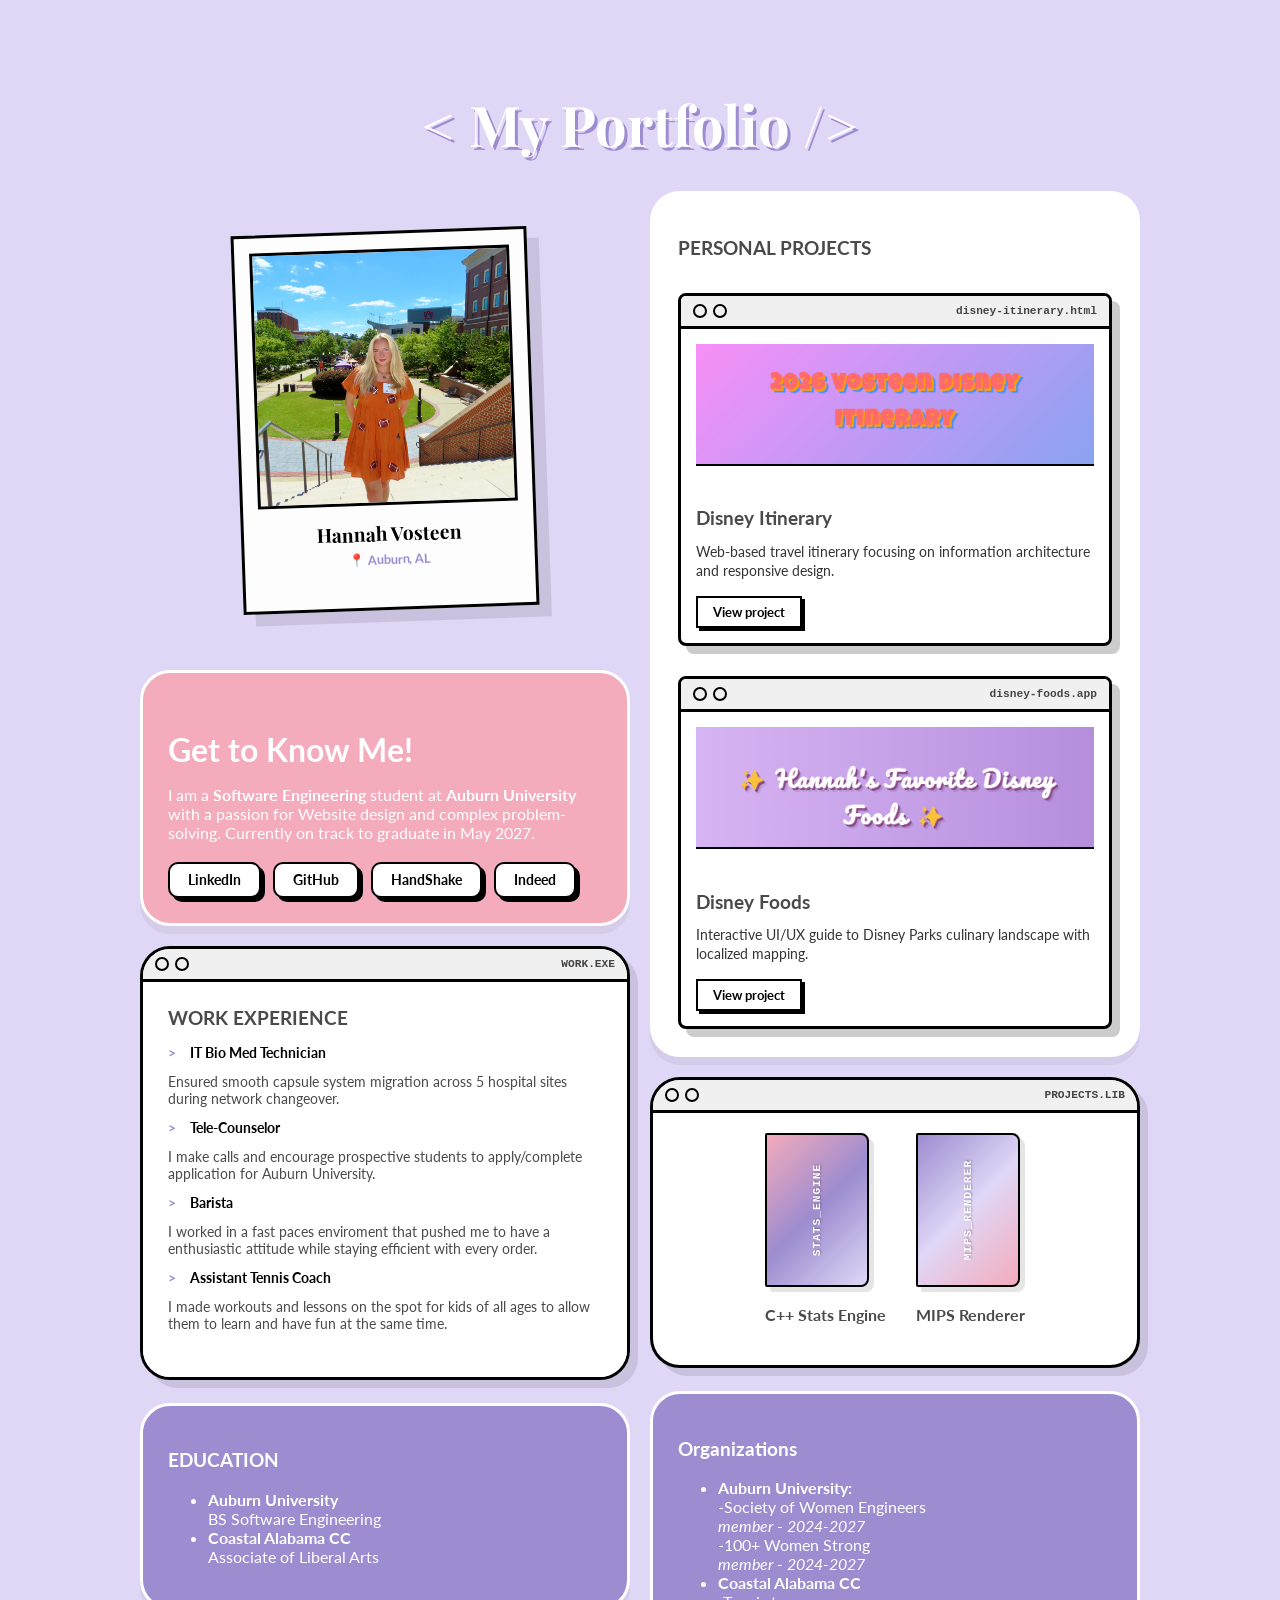
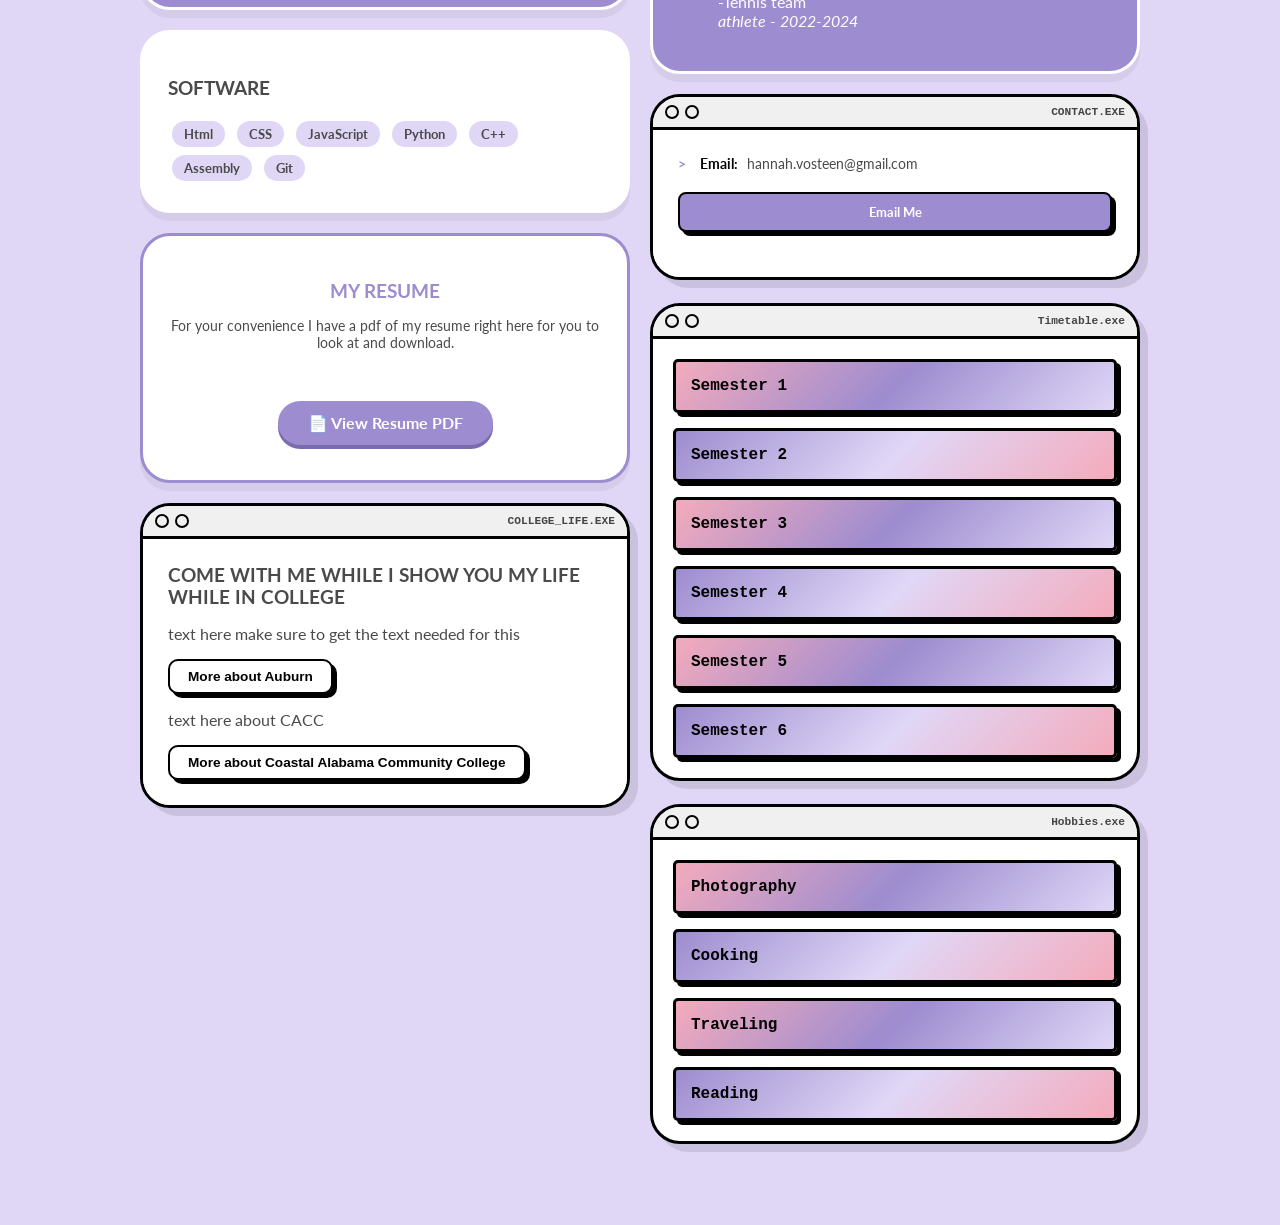
==== commit a97d7652: "added school pages and added back buttons from pages to go to section came from" ====
--- a/index.html
+++ b/index.html
@@ -19,7 +19,7 @@
         <section class="grid-item profile-box centered-polaroid-layout">
     <div class="polaroid-frame">
         <div class="polaroid-inner">
-            <img src="images/profpic1.jpg" alt="Hannah Vosteen" class="polaroid-photo">
+            <img src="images/profpic2.jpg" alt="Hannah Vosteen" class="polaroid-photo">
         </div>
         <div class="polaroid-caption">
             <h2>Hannah Vosteen</h2>
@@ -82,7 +82,7 @@
            
 
 
-
+<!--this is an extra filler i do not know I want to keep yet but it still works-->
 <!--
             <section class="grid-item spotify-window">
     <div class="window-header">
@@ -126,6 +126,26 @@
         <a href="images/Hannah_Vosteen_Resume.pdf" class="pill-button resume-btn" target="_blank">
             📄 View Resume PDF
         </a>
+    </div>
+</section>
+
+
+
+
+  
+<section class="grid-item contact-window" id="college_life">
+    <div class="window-header">
+        <div class="window-dots"><span></span><span></span></div>
+        <div class="window-title">COLLEGE_LIFE.EXE</div>
+    </div>
+    
+    <div class="contact-content">
+        <h3><strong>COME WITH ME WHILE I SHOW YOU MY LIFE WHILE IN COLLEGE</strong></h3>
+        <p>text here make sure to get the text needed for this</p>
+        <button class="about-btn" onclick="window.location.href='auburn.html'">More about Auburn</button>
+        <p>text here about CACC</p>
+        <button class="about-btn" onclick="window.location.href='cacc.html'">More about Coastal Alabama Community College</button>
+
     </div>
 </section>
 
@@ -343,7 +363,7 @@
 
 
 <!-- HOBBIES SECTION -->
-<section class="grid-item contact-window">
+<section class="grid-item contact-window" id="hobbies">
     <div class="window-header">
         <div class="window-dots"><span></span><span></span></div>
         <div class="window-title">Hobbies.exe</div>
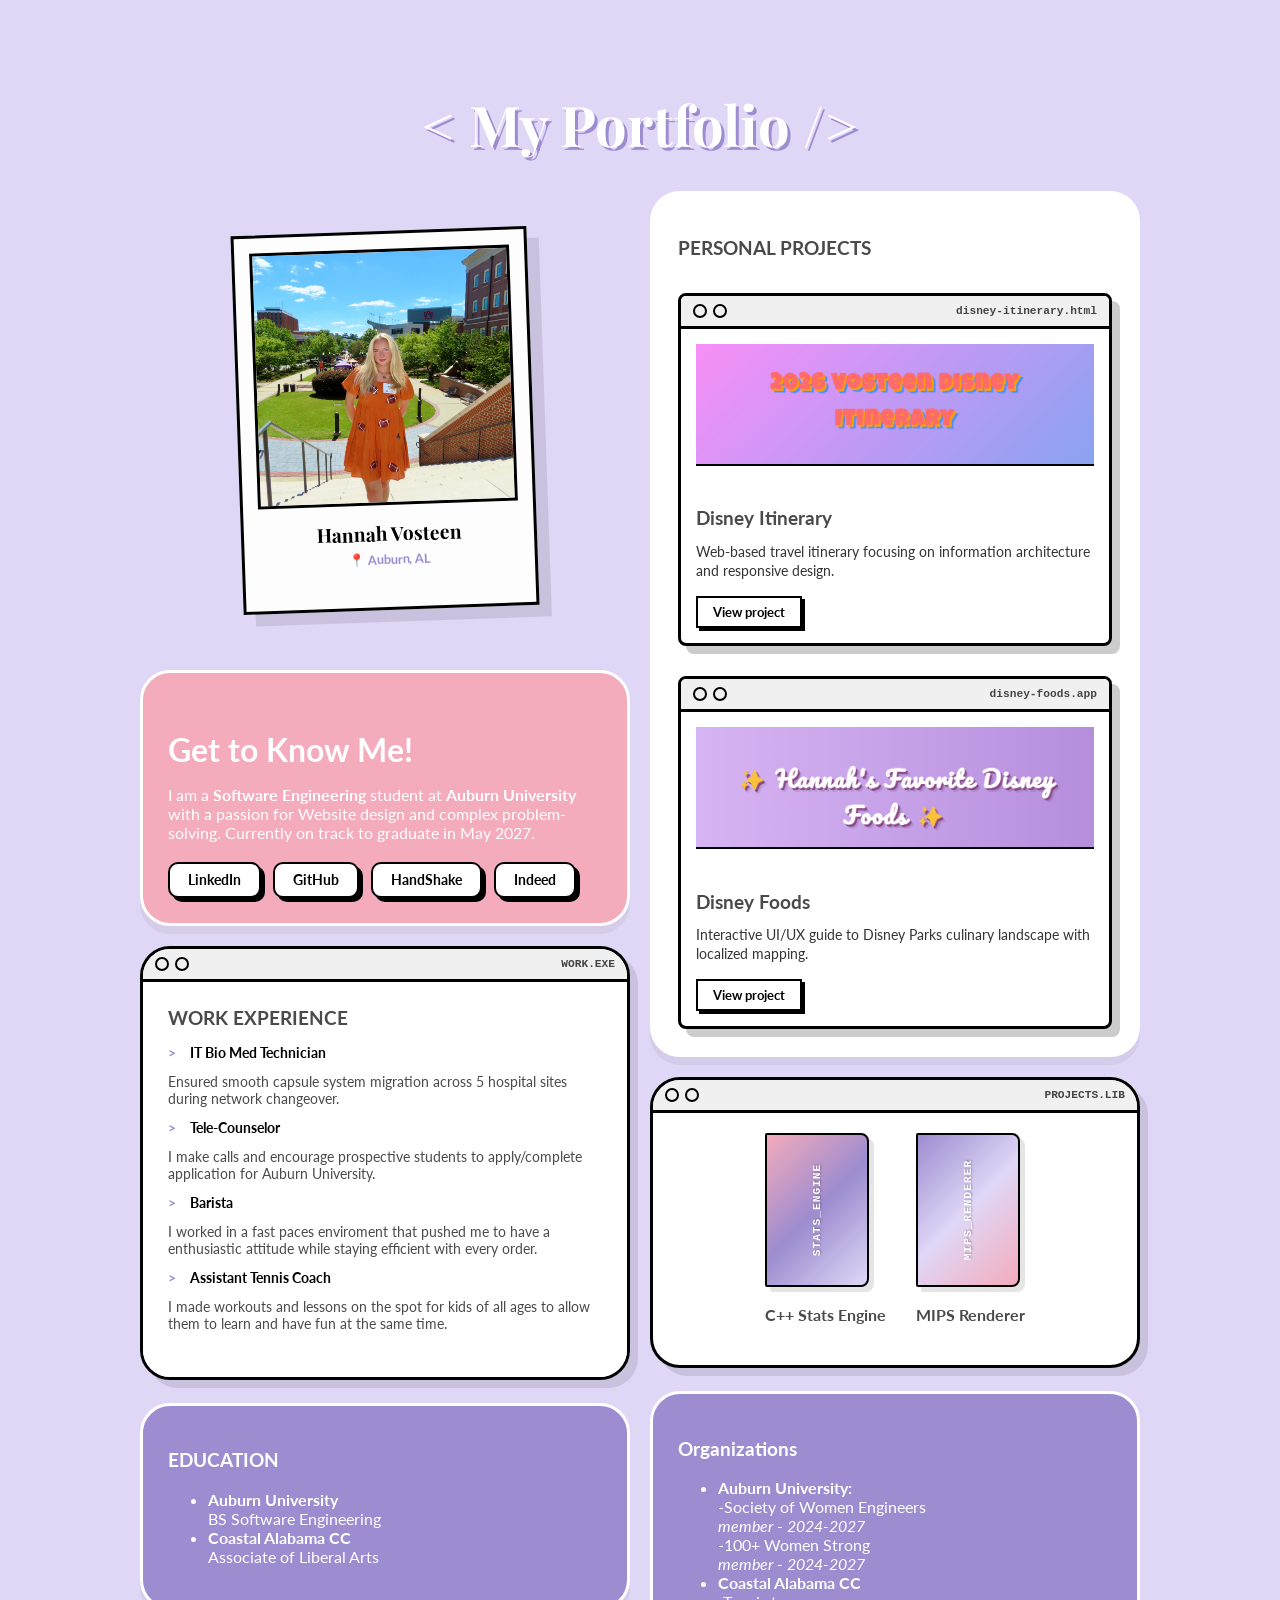
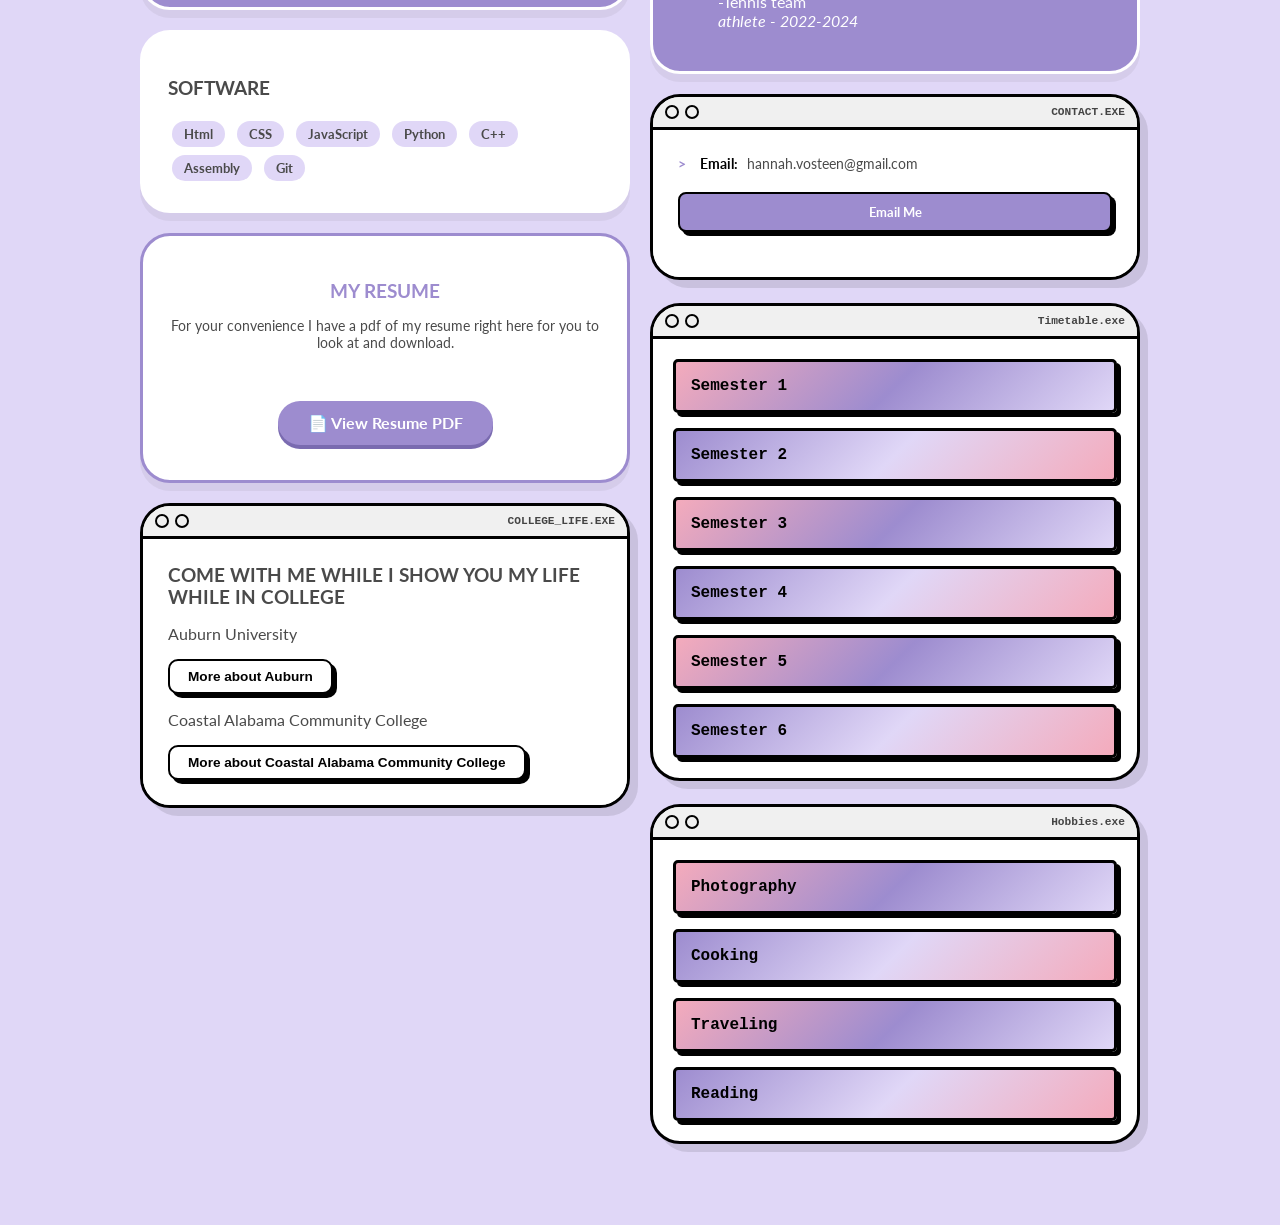
==== commit 3df44b2a: "small changes to Auburn and CACC" ====
--- a/index.html
+++ b/index.html
@@ -141,9 +141,9 @@
     
     <div class="contact-content">
         <h3><strong>COME WITH ME WHILE I SHOW YOU MY LIFE WHILE IN COLLEGE</strong></h3>
-        <p>text here make sure to get the text needed for this</p>
+        <p>Auburn University</p>
         <button class="about-btn" onclick="window.location.href='auburn.html'">More about Auburn</button>
-        <p>text here about CACC</p>
+        <p>Coastal Alabama Community College</p>
         <button class="about-btn" onclick="window.location.href='cacc.html'">More about Coastal Alabama Community College</button>
 
     </div>
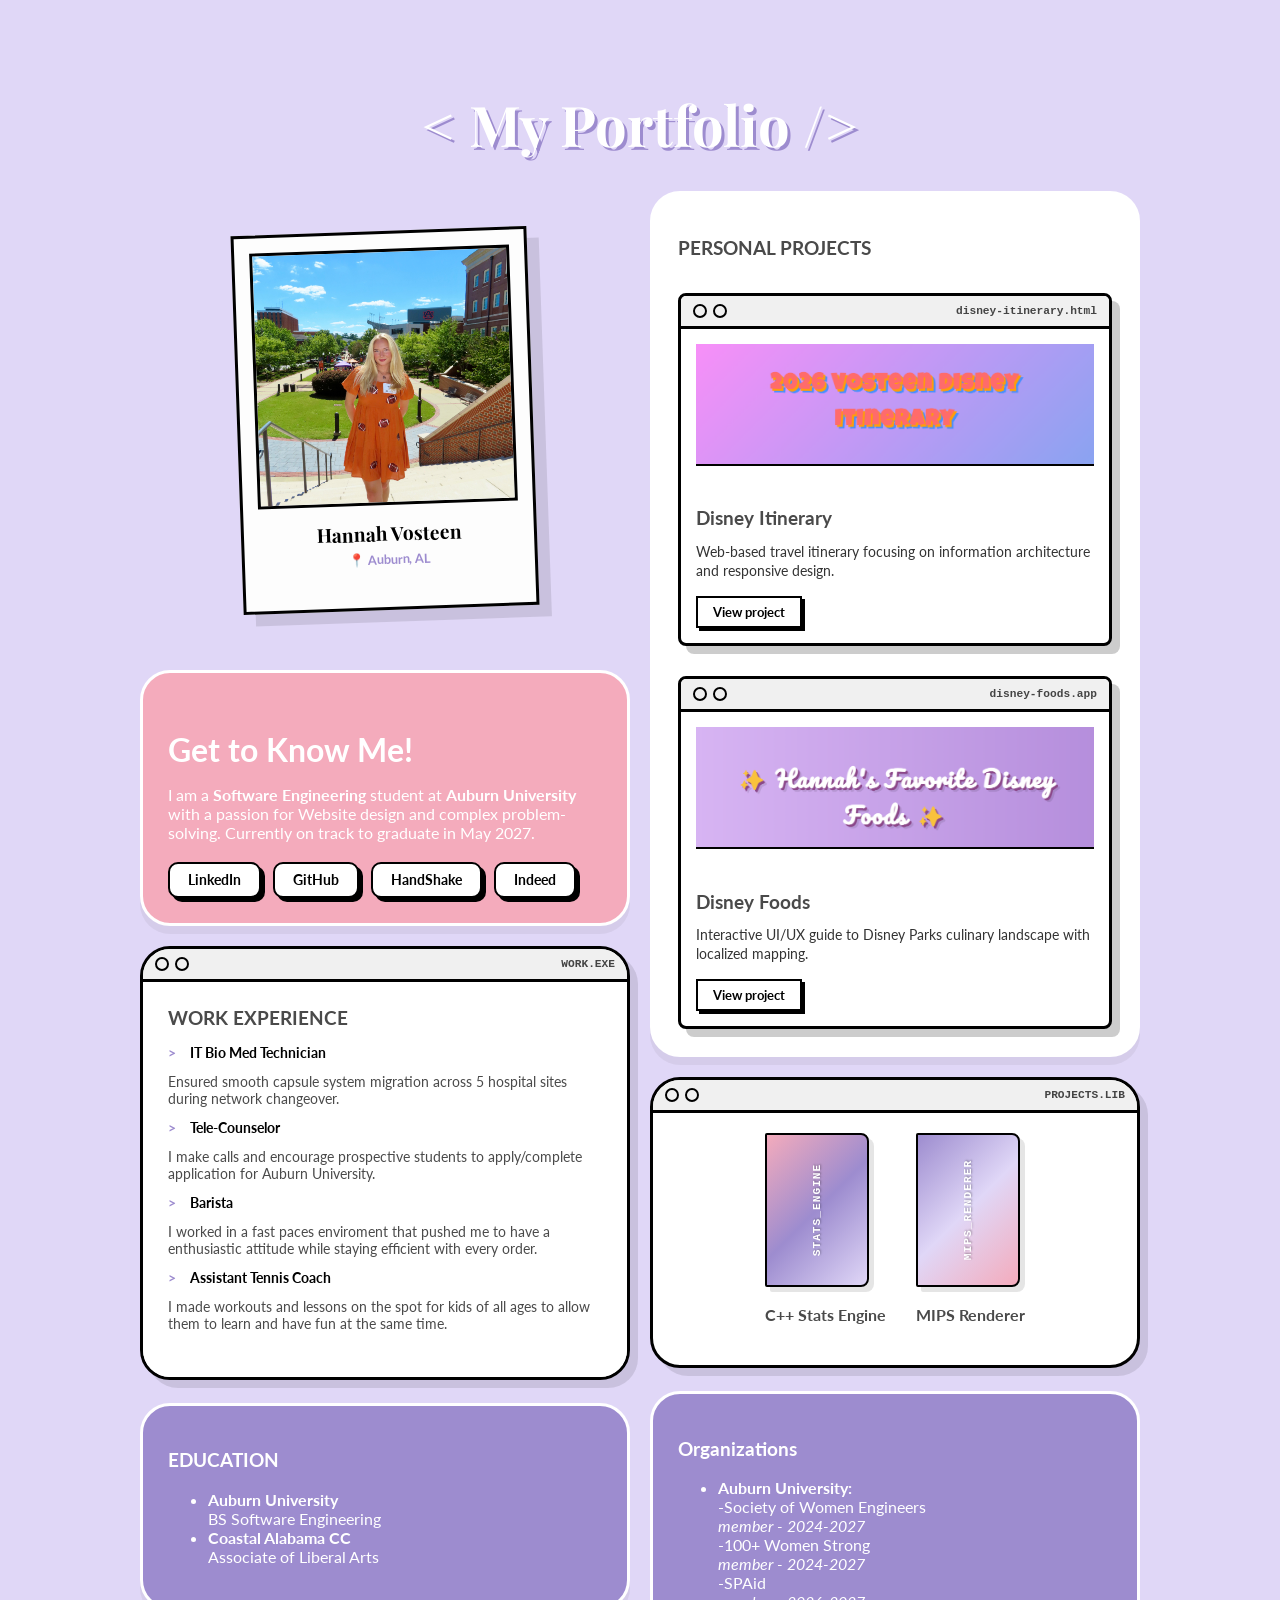
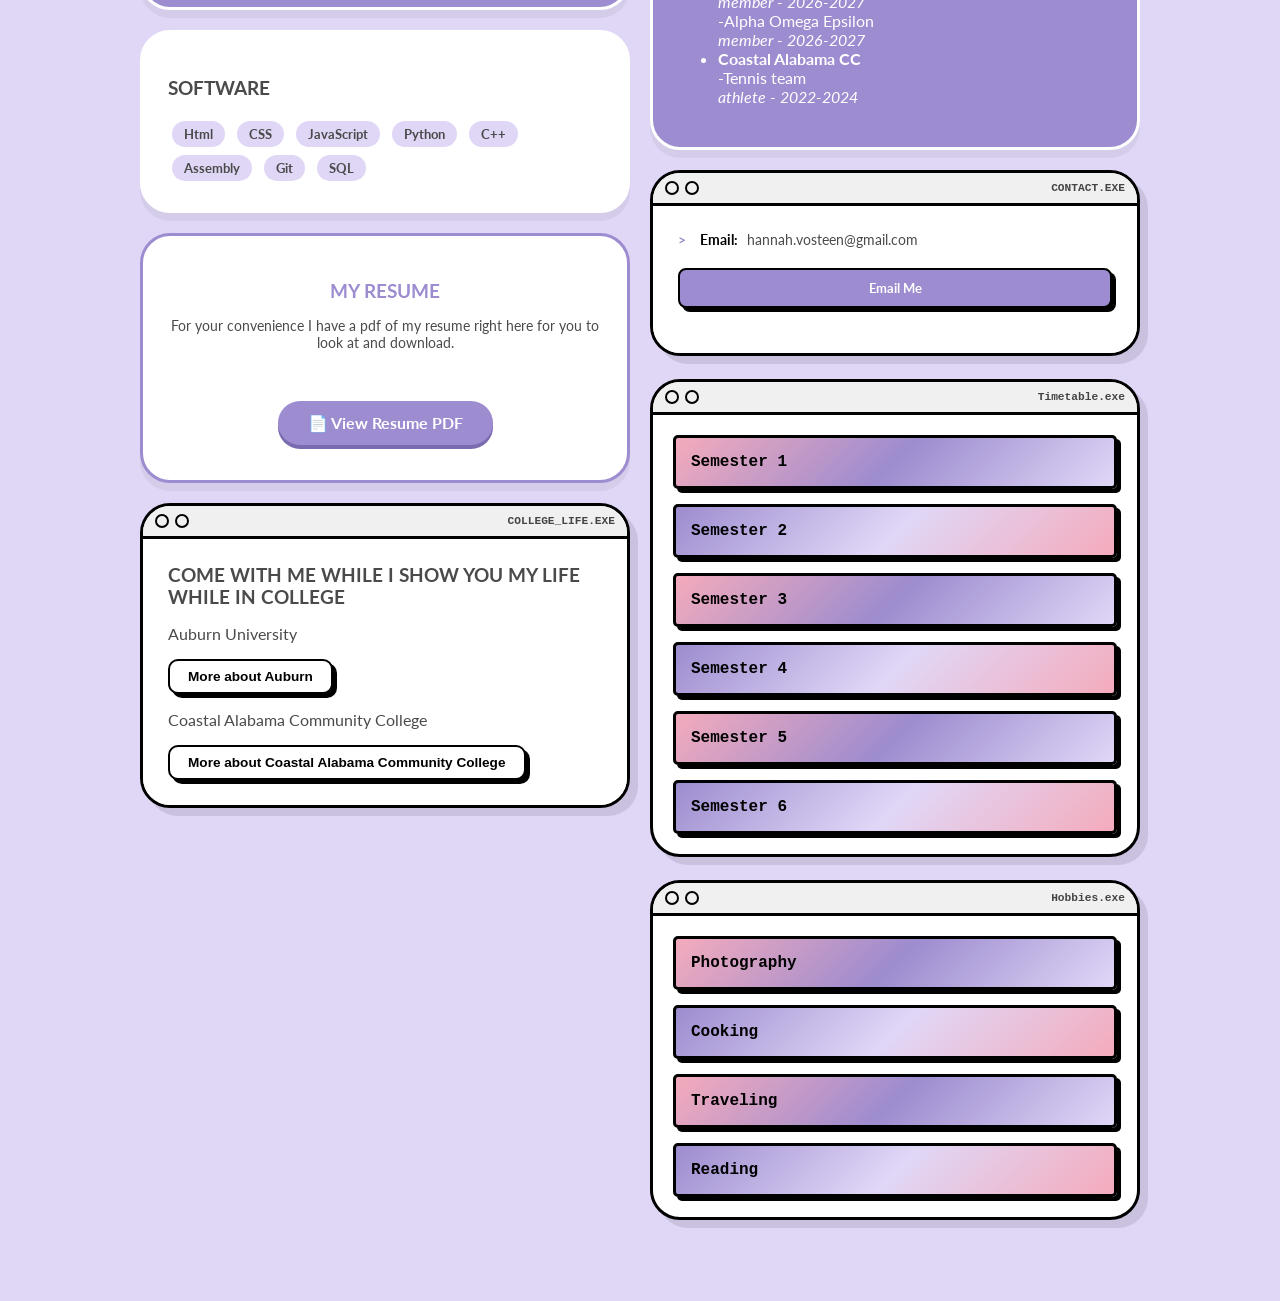
==== commit 3823a015: "added some more stuff within the html for main screen" ====
--- a/index.html
+++ b/index.html
@@ -76,7 +76,7 @@
             <section class="grid-item software-box">
                 <h3>SOFTWARE</h3>
                 <div class="software-tags">
-                    <span>Html</span> <span>CSS</span> <span>JavaScript</span> <span>Python</span> <span>C++</span> <span>Assembly</span> <span>Git</span> 
+                    <span>Html</span> <span>CSS</span> <span>JavaScript</span> <span>Python</span> <span>C++</span> <span>Assembly</span> <span>Git</span> <span>SQL</span>
                 </div>
             </section>
            
@@ -289,7 +289,9 @@
                 <h3>Organizations</h3>
                 <ul>
                     <li><b>Auburn University:</b><br>-Society of Women Engineers<br><i>member - 2024-2027</i><br>
-                    -100+ Women Strong<br><i>member - 2024-2027</i></li>
+                    -100+ Women Strong<br><i>member - 2024-2027</i><br>
+                -SPAid<br><i>member - 2026-2027</i><br>
+            -Alpha Omega Epsilon<br><i>member - 2026-2027</i></li>
                     <li><b>Coastal Alabama CC</b><br>-Tennis team<br><i>athlete - 2022-2024</i></li>
                 </ul>
             </section>
